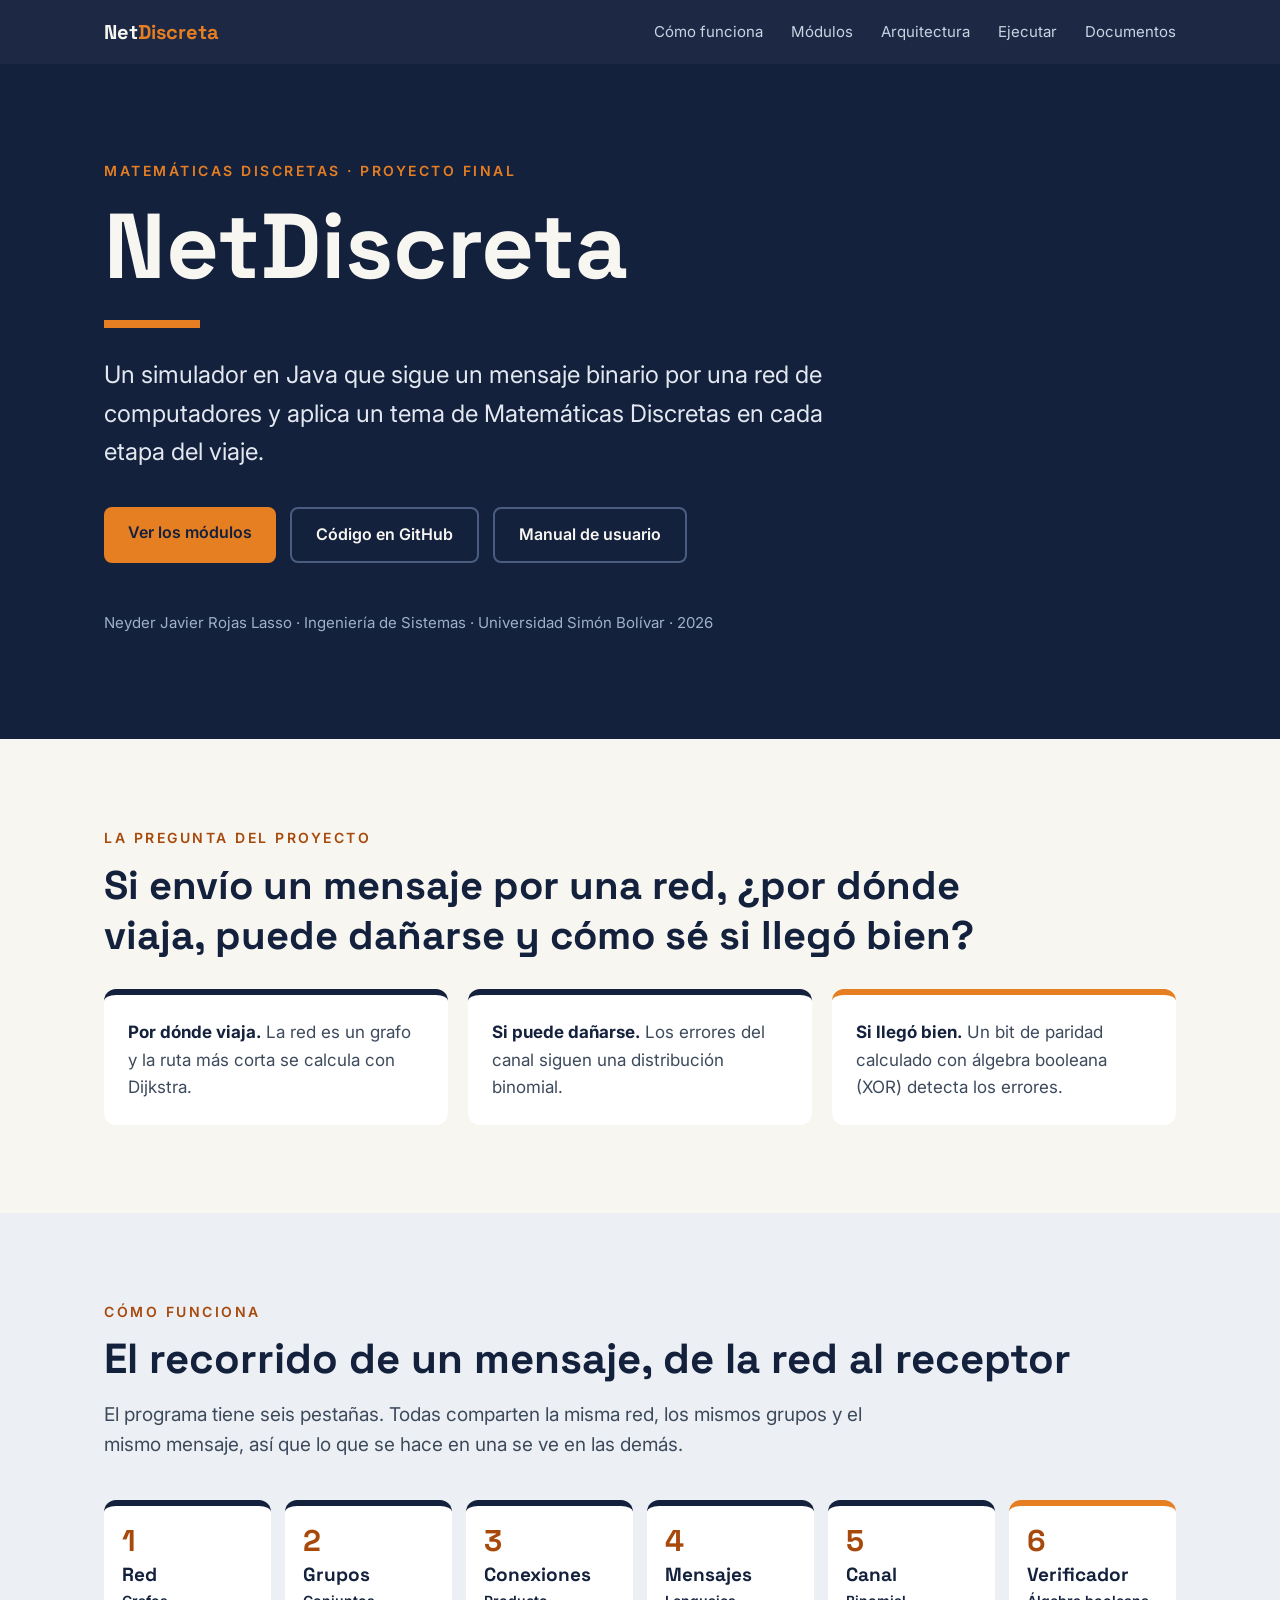
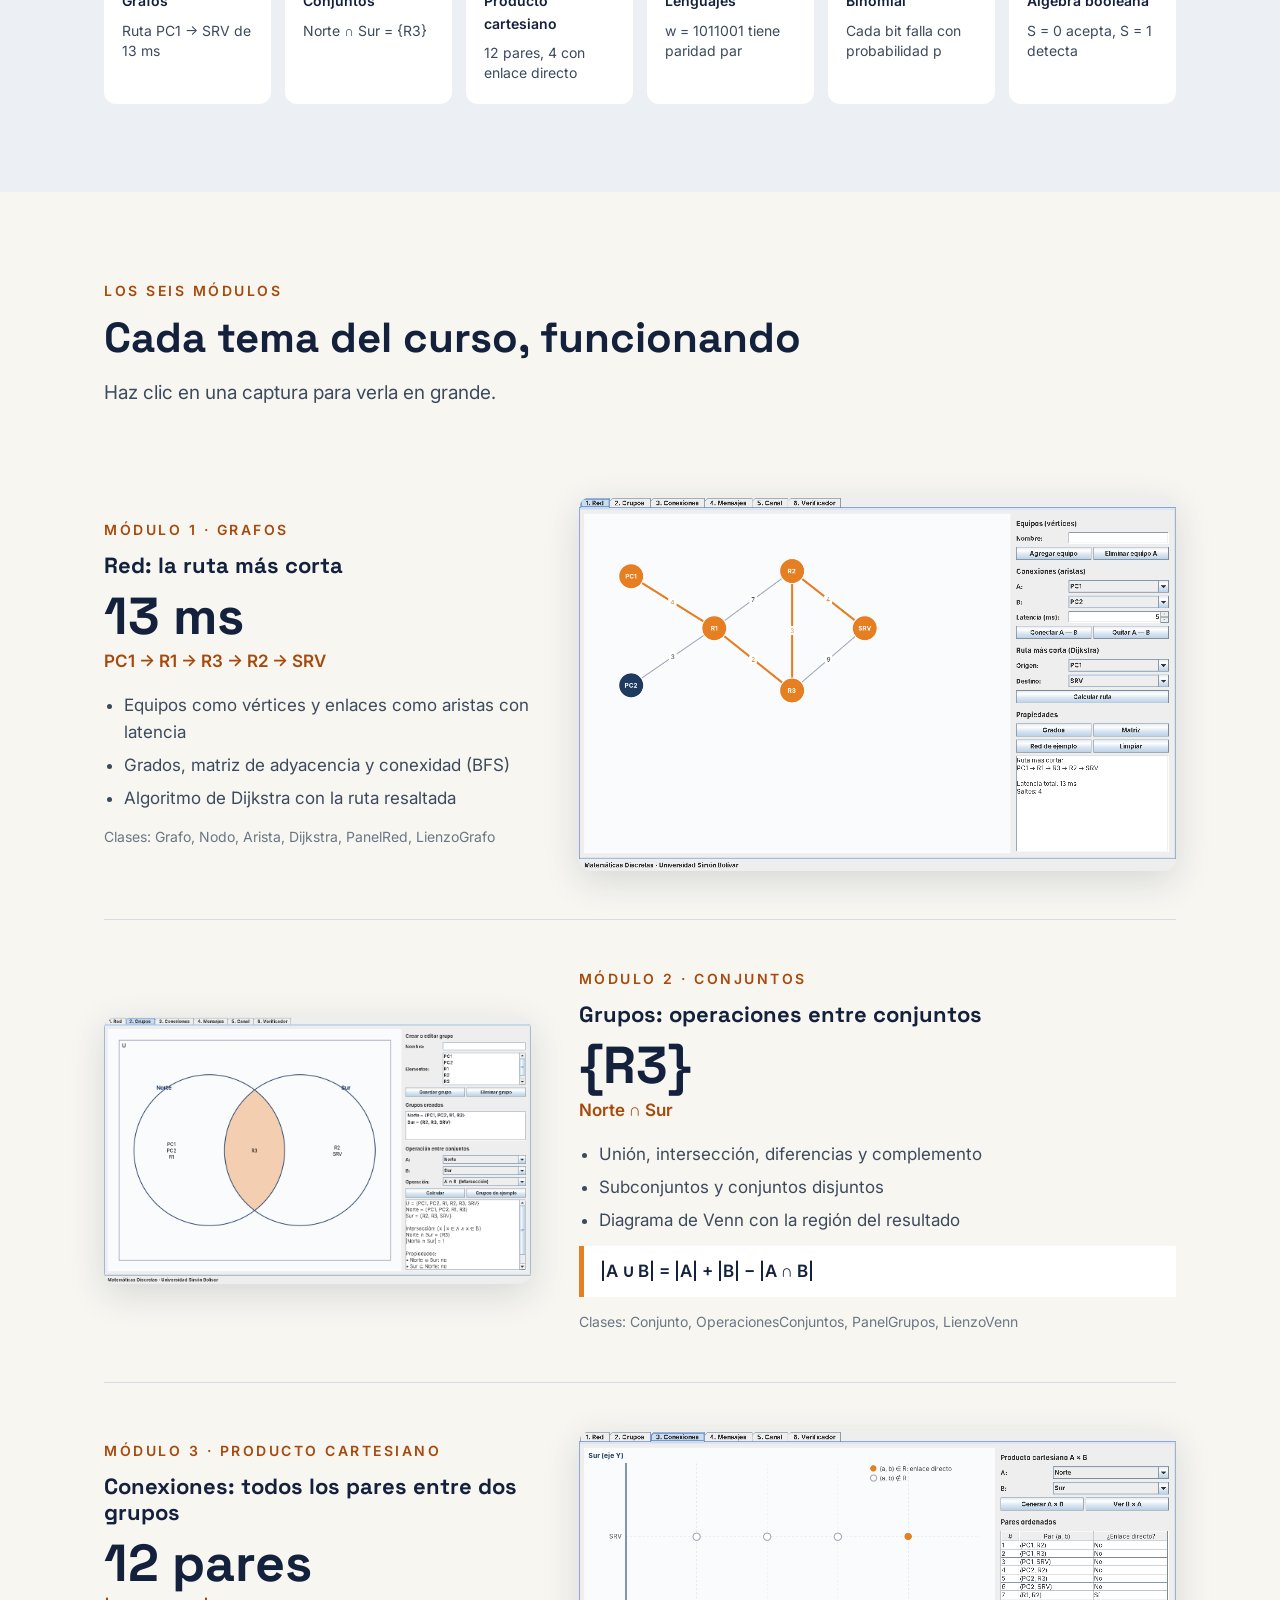
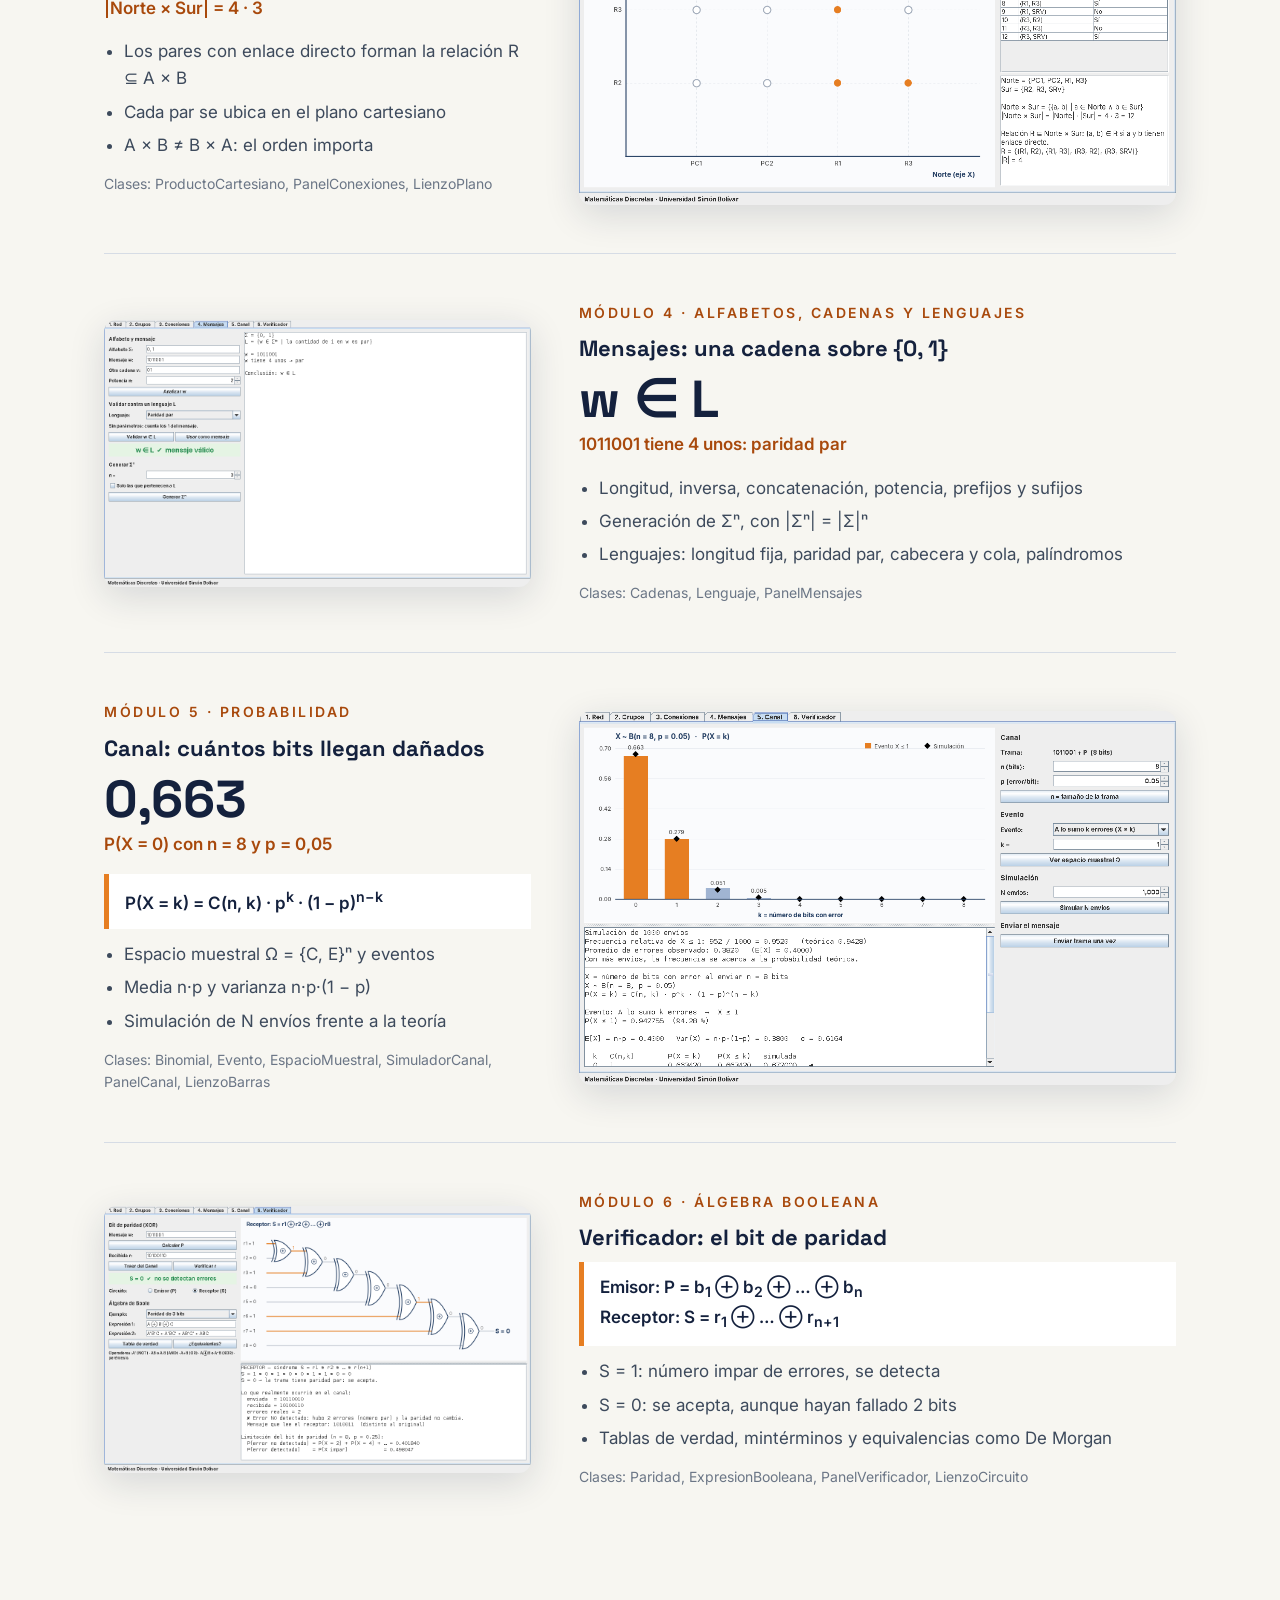
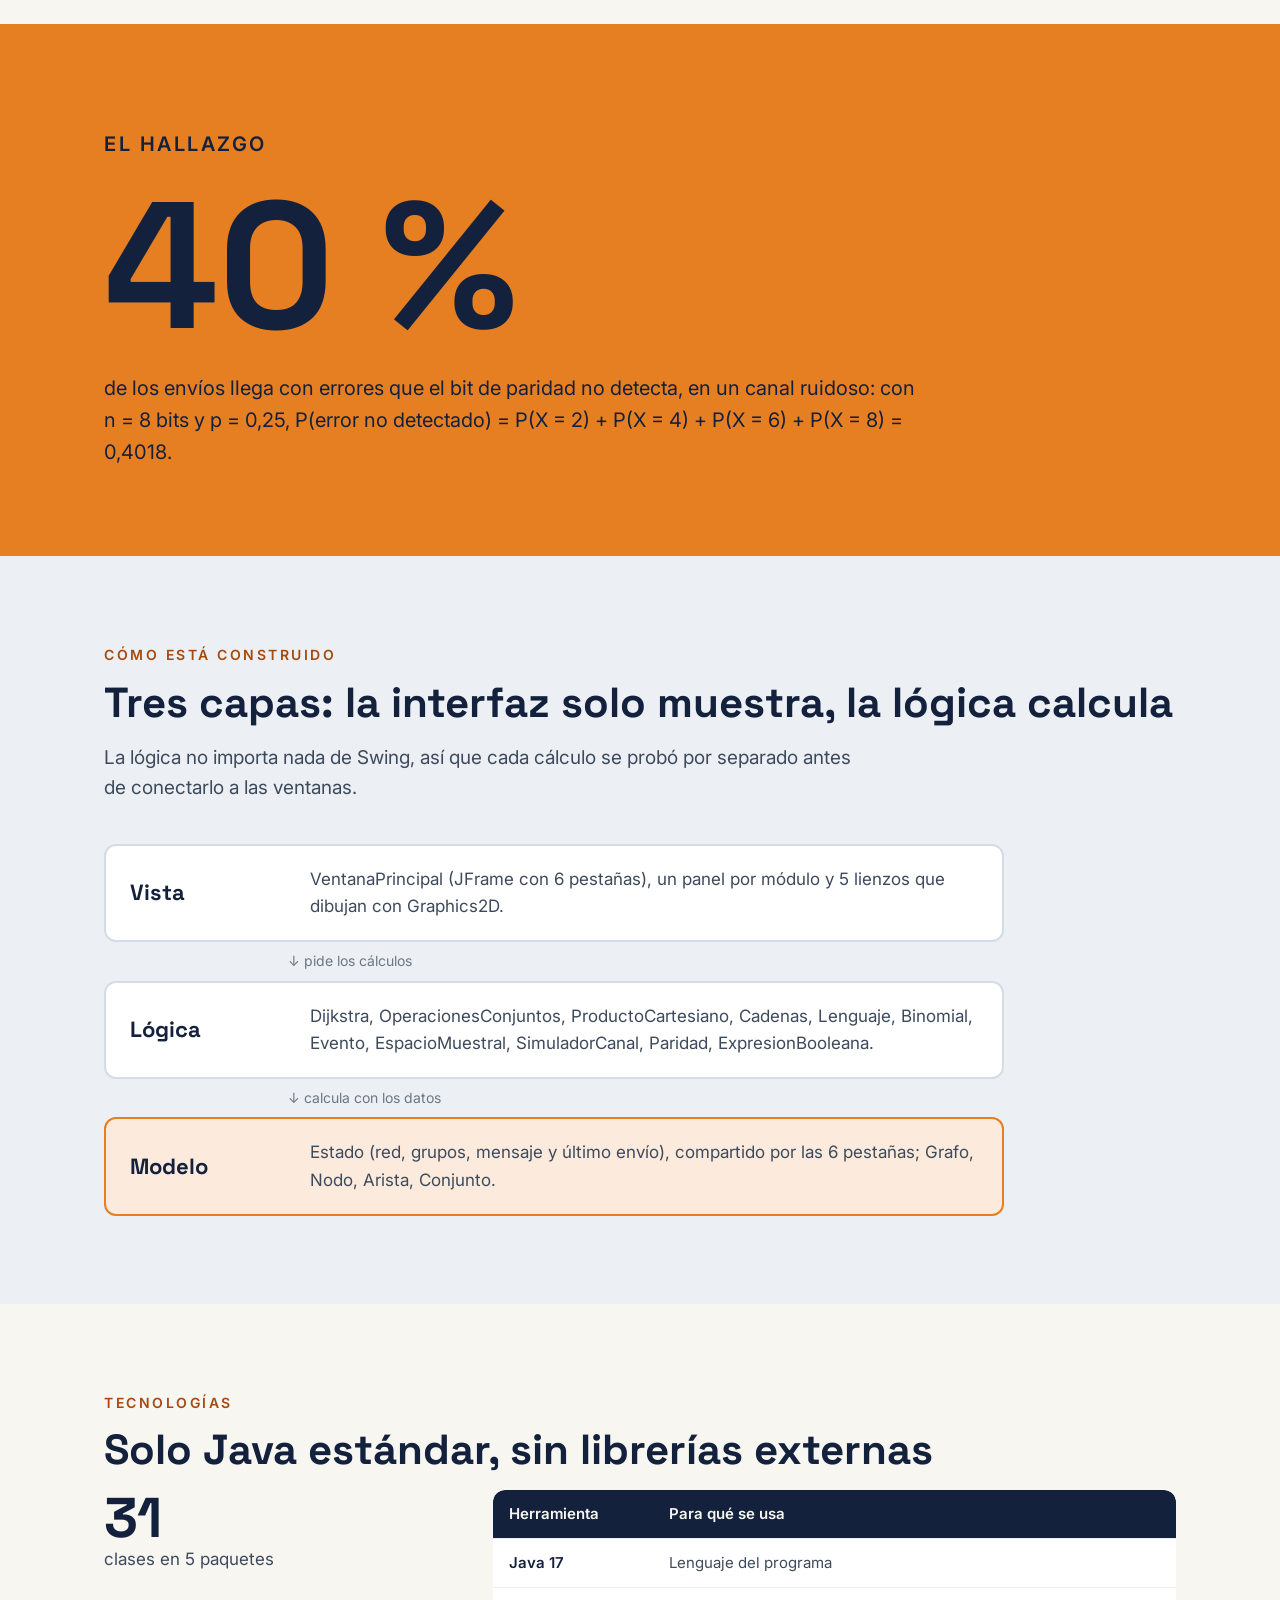
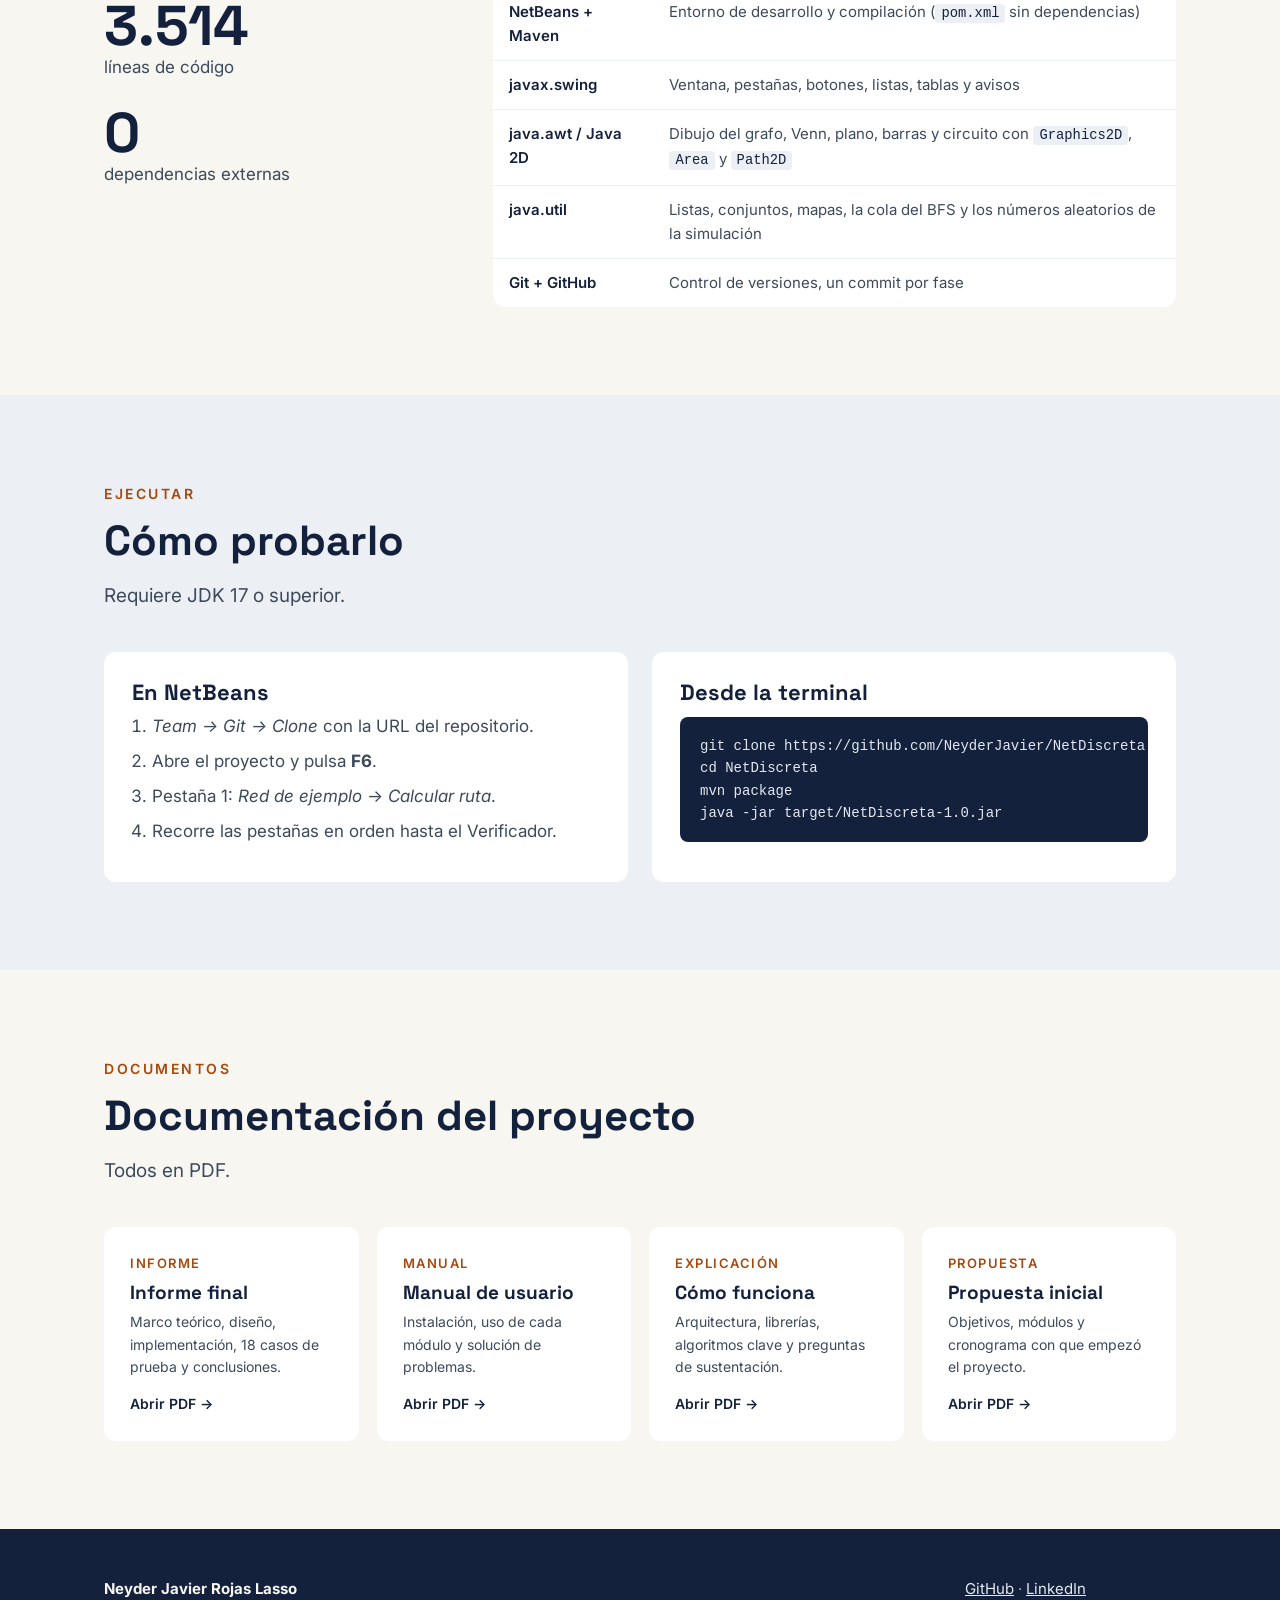
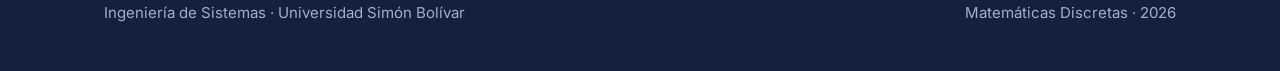
==== docs/index.html @ 67c6de0c "Sitio web del proyecto para GitHub Pages - docs/index.html: página con la pregunta del proyecto, el " ====
<!DOCTYPE html>
<html lang="es">
<head>
<meta charset="UTF-8">
<meta name="viewport" content="width=device-width, initial-scale=1">
<title>NetDiscreta · Simulador de envío de mensajes en una red</title>
<meta name="description" content="NetDiscreta: simulador en Java que sigue un mensaje por una red y aplica un tema de Matemáticas Discretas en cada etapa.">
<link rel="preconnect" href="https://fonts.googleapis.com">
<link rel="preconnect" href="https://fonts.gstatic.com" crossorigin>
<link rel="stylesheet" href="https://fonts.googleapis.com/css2?family=Space+Grotesk:wght@500;700&family=Inter:wght@400;600&display=swap">
<style>
  :root {
    --navy: #14213D;
    --navy-2: #1F3A5F;
    --paper: #F7F6F1;
    --paper-2: #ECEFF3;
    --naranja: #E67E22;
    --naranja-texto: #A8490C;
    --texto: #3D4A5C;
    --suave: #6B7686;
    --borde: #D6DCE5;
    --ancho: 1120px;
  }
  * { box-sizing: border-box; margin: 0; padding: 0; }
  html { scroll-behavior: smooth; }
  body { font-family: 'Inter', Arial, sans-serif; color: var(--texto); background: var(--paper); line-height: 1.6; font-size: 17px; }
  h1, h2, h3 { font-family: 'Space Grotesk', Arial, sans-serif; color: var(--navy); line-height: 1.15; }
  h2 { font-size: clamp(28px, 4vw, 42px); margin-bottom: 16px; }
  h3 { font-size: 22px; margin-bottom: 8px; }
  a { color: var(--naranja-texto); }
  img { max-width: 100%; display: block; }
  code { font-family: 'JetBrains Mono', Consolas, monospace; font-size: 0.92em; background: var(--paper-2); padding: 2px 6px; border-radius: 4px; color: var(--navy); }
  .contenedor { max-width: var(--ancho); margin: 0 auto; padding: 0 24px; }
  section { padding: 88px 0; }
  .eyebrow { font-size: 14px; font-weight: 600; letter-spacing: 2.5px; text-transform: uppercase; color: var(--naranja-texto); margin-bottom: 12px; }
  .intro { font-size: 19px; max-width: 760px; margin-bottom: 40px; }

  /* ---- Navegación ---- */
  nav { position: sticky; top: 0; z-index: 10; background: rgba(20, 33, 61, 0.96); backdrop-filter: blur(6px); }
  nav .contenedor { display: flex; align-items: center; justify-content: space-between; height: 64px; }
  .logo { font-family: 'Space Grotesk', Arial, sans-serif; font-weight: 700; font-size: 20px; color: var(--paper); text-decoration: none; }
  .logo span { color: var(--naranja); }
  nav ul { list-style: none; display: flex; gap: 28px; }
  nav ul a { color: #C9D3E3; text-decoration: none; font-size: 15px; }
  nav ul a:hover { color: #FFFFFF; }

  /* ---- Portada ---- */
  .hero { background: var(--navy); color: #C9D3E3; padding: 96px 0 104px; }
  .hero h1 { color: var(--paper); font-size: clamp(48px, 8vw, 92px); margin-bottom: 20px; }
  .hero .barra { width: 96px; height: 8px; background: var(--naranja); margin-bottom: 28px; }
  .hero p.lema { font-size: clamp(19px, 2.4vw, 24px); max-width: 760px; color: #E3E8F0; margin-bottom: 36px; }
  .botones { display: flex; flex-wrap: wrap; gap: 14px; }
  .boton { display: inline-block; padding: 13px 24px; border-radius: 8px; font-weight: 600; text-decoration: none; font-size: 16px; }
  .boton.principal { background: var(--naranja); color: var(--navy); }
  .boton.principal:hover { background: #F0913A; }
  .boton.secundario { border: 2px solid #4A5D80; color: var(--paper); }
  .boton.secundario:hover { border-color: var(--paper); }
  .hero .meta { margin-top: 48px; font-size: 15px; color: #9FB0C8; }

  /* ---- Pregunta ---- */
  .pregunta { font-family: 'Space Grotesk', Arial, sans-serif; font-size: clamp(26px, 3.6vw, 40px); color: var(--navy); line-height: 1.25; max-width: 900px; margin-bottom: 28px; font-weight: 700; }
  .respuestas { display: grid; grid-template-columns: repeat(3, 1fr); gap: 20px; }
  .respuesta { background: #FFFFFF; border-radius: 12px; padding: 24px; border-top: 6px solid var(--navy); }
  .respuesta.acento { border-top-color: var(--naranja); }
  .respuesta b { color: var(--navy); }

  /* ---- Recorrido ---- */
  .fondo-alterno { background: var(--paper-2); }
  .pasos { list-style: none; display: grid; grid-template-columns: repeat(6, 1fr); gap: 14px; counter-reset: paso; }
  .pasos li { background: #FFFFFF; border-radius: 12px; padding: 20px 18px; border-top: 6px solid var(--navy); }
  .pasos li:last-child { border-top-color: var(--naranja); }
  .pasos .n { font-family: 'Space Grotesk', Arial, sans-serif; font-size: 30px; font-weight: 700; color: var(--naranja-texto); line-height: 1; margin-bottom: 8px; }
  .pasos h3 { font-size: 19px; margin-bottom: 4px; }
  .pasos .tema { font-size: 14px; font-weight: 600; color: var(--navy); margin-bottom: 8px; }
  .pasos .que { font-size: 14px; line-height: 1.45; }

  /* ---- Módulos ---- */
  .modulo { display: grid; grid-template-columns: 5fr 7fr; gap: 48px; align-items: center; padding: 48px 0; border-bottom: 1px solid var(--borde); }
  .modulo:last-child { border-bottom: none; }
  .modulo.invertido .modulo-texto { order: 2; }
  .modulo .dato { font-family: 'Space Grotesk', Arial, sans-serif; font-size: 52px; font-weight: 700; color: var(--navy); line-height: 1; margin: 12px 0 6px; }
  .modulo .dato-label { font-weight: 600; color: var(--naranja-texto); margin-bottom: 16px; }
  .modulo ul { padding-left: 20px; }
  .modulo li { margin-bottom: 6px; }
  .modulo .clases { font-size: 14px; color: var(--suave); margin-top: 14px; }
  .formula { background: #FFFFFF; border-left: 5px solid var(--naranja); padding: 12px 16px; color: var(--navy); font-weight: 600; margin: 12px 0; }
  .captura { border-radius: 12px; background: #FFFFFF; box-shadow: 0 10px 36px rgba(20, 33, 61, 0.14); cursor: zoom-in; }

  /* ---- Hallazgo ---- */
  .hallazgo { background: var(--naranja); color: var(--navy); }
  .hallazgo .eyebrow { color: var(--navy); }
  .hallazgo .grande { font-family: 'Space Grotesk', Arial, sans-serif; font-size: clamp(88px, 16vw, 180px); font-weight: 700; line-height: 1; }
  .hallazgo p { font-size: 20px; max-width: 820px; margin-top: 16px; }

  /* ---- Arquitectura ---- */
  .modulo > *, .tec > *, .instalar > * { min-width: 0; }
  .tabla-envoltura { overflow-x: auto; border-radius: 12px; }
  .capas { display: flex; flex-direction: column; align-items: stretch; max-width: 900px; }
  .capa { background: #FFFFFF; border: 2px solid var(--borde); border-radius: 12px; padding: 20px 24px; display: grid; grid-template-columns: 160px 1fr; gap: 20px; align-items: center; }
  .capa h3 { margin: 0; }
  .capa.modelo { background: #FCEBDD; border-color: var(--naranja); }
  .flecha { color: var(--suave); font-size: 14px; padding: 8px 0 8px 184px; }

  /* ---- Tecnologías ---- */
  .tec { display: grid; grid-template-columns: 1fr 2fr; gap: 48px; align-items: start; }
  .cifra { margin-bottom: 24px; }
  .cifra .n { font-family: 'Space Grotesk', Arial, sans-serif; font-size: 56px; font-weight: 700; color: var(--navy); line-height: 1; }
  table { width: 100%; border-collapse: collapse; background: #FFFFFF; border-radius: 12px; overflow: hidden; font-size: 15px; }
  th { background: var(--navy); color: var(--paper); text-align: left; padding: 12px 16px; font-weight: 600; }
  td { padding: 12px 16px; border-top: 1px solid var(--paper-2); vertical-align: top; }
  td:first-child { font-weight: 600; color: var(--navy); }

  /* ---- Ejecutar ---- */
  .instalar { display: grid; grid-template-columns: 1fr 1fr; gap: 24px; }
  .tarjeta { background: #FFFFFF; border-radius: 12px; padding: 28px; }
  .tarjeta ol { padding-left: 20px; }
  .tarjeta li { margin-bottom: 8px; }
  pre { background: var(--navy); color: #E3E8F0; padding: 18px 20px; border-radius: 8px; overflow-x: auto; font-family: 'JetBrains Mono', Consolas, monospace; font-size: 14px; line-height: 1.6; margin-top: 12px; }

  /* ---- Documentos ---- */
  .docs { display: grid; grid-template-columns: repeat(4, 1fr); gap: 18px; }
  .doc { background: #FFFFFF; border-radius: 12px; padding: 24px; text-decoration: none; color: var(--texto); border: 2px solid transparent; transition: border-color 0.2s, transform 0.2s; display: flex; flex-direction: column; }
  .doc:hover { border-color: var(--naranja); transform: translateY(-3px); }
  .doc .tipo { font-size: 13px; font-weight: 600; color: var(--naranja-texto); letter-spacing: 1.5px; margin-bottom: 8px; }
  .doc h3 { font-size: 19px; }
  .doc p { font-size: 14px; flex: 1; }
  .doc .descargar { margin-top: 14px; font-weight: 600; color: var(--navy); font-size: 14px; }

  /* ---- Pie ---- */
  footer { background: var(--navy); color: #9FB0C8; padding: 48px 0; font-size: 15px; }
  footer .contenedor { display: flex; justify-content: space-between; flex-wrap: wrap; gap: 20px; }
  footer b { color: var(--paper); }
  footer a { color: #E3E8F0; }

  /* ---- Visor de imágenes ---- */
  .visor { position: fixed; inset: 0; background: rgba(20, 33, 61, 0.92); display: none; align-items: center; justify-content: center; padding: 32px; z-index: 20; cursor: zoom-out; }
  .visor.abierto { display: flex; }
  .visor img { max-height: 90vh; border-radius: 10px; }

  /* ---- Pantallas pequeñas ---- */
  @media (max-width: 900px) {
    nav ul { display: none; }
    .respuestas, .instalar { grid-template-columns: 1fr; }
    .pasos { grid-template-columns: repeat(2, 1fr); }
    .modulo, .tec { grid-template-columns: 1fr; gap: 24px; }
    .modulo.invertido .modulo-texto { order: 0; }
    .docs { grid-template-columns: repeat(2, 1fr); }
    .capa { grid-template-columns: 1fr; gap: 6px; }
    .flecha { padding-left: 24px; }
  }
  @media (max-width: 520px) {
    .docs, .pasos { grid-template-columns: 1fr; }
    section { padding: 64px 0; }
  }
</style>
</head>
<body>

<nav>
  <div class="contenedor">
    <a class="logo" href="#inicio">Net<span>Discreta</span></a>
    <ul>
      <li><a href="#como-funciona">Cómo funciona</a></li>
      <li><a href="#modulos">Módulos</a></li>
      <li><a href="#arquitectura">Arquitectura</a></li>
      <li><a href="#ejecutar">Ejecutar</a></li>
      <li><a href="#documentos">Documentos</a></li>
    </ul>
  </div>
</nav>

<header class="hero" id="inicio">
  <div class="contenedor">
    <p class="eyebrow" style="color: var(--naranja);">Matemáticas Discretas · Proyecto final</p>
    <h1>NetDiscreta</h1>
    <div class="barra"></div>
    <p class="lema">Un simulador en Java que sigue un mensaje binario por una red de computadores y aplica un tema de Matemáticas Discretas en cada etapa del viaje.</p>
    <div class="botones">
      <a class="boton principal" href="#modulos">Ver los módulos</a>
      <a class="boton secundario" href="https://github.com/NeyderJavier/NetDiscreta">Código en GitHub</a>
      <a class="boton secundario" href="Manual_de_Usuario_NetDiscreta.pdf">Manual de usuario</a>
    </div>
    <p class="meta">Neyder Javier Rojas Lasso · Ingeniería de Sistemas · Universidad Simón Bolívar · 2026</p>
  </div>
</header>

<section id="pregunta">
  <div class="contenedor">
    <p class="eyebrow">La pregunta del proyecto</p>
    <p class="pregunta">Si envío un mensaje por una red, ¿por dónde viaja, puede dañarse y cómo sé si llegó bien?</p>
    <div class="respuestas">
      <div class="respuesta"><b>Por dónde viaja.</b> La red es un grafo y la ruta más corta se calcula con Dijkstra.</div>
      <div class="respuesta"><b>Si puede dañarse.</b> Los errores del canal siguen una distribución binomial.</div>
      <div class="respuesta acento"><b>Si llegó bien.</b> Un bit de paridad calculado con álgebra booleana (XOR) detecta los errores.</div>
    </div>
  </div>
</section>

<section id="como-funciona" class="fondo-alterno">
  <div class="contenedor">
    <p class="eyebrow">Cómo funciona</p>
    <h2>El recorrido de un mensaje, de la red al receptor</h2>
    <p class="intro">El programa tiene seis pestañas. Todas comparten la misma red, los mismos grupos y el mismo mensaje, así que lo que se hace en una se ve en las demás.</p>
    <ol class="pasos">
      <li><p class="n">1</p><h3>Red</h3><p class="tema">Grafos</p><p class="que">Ruta PC1 → SRV de 13 ms</p></li>
      <li><p class="n">2</p><h3>Grupos</h3><p class="tema">Conjuntos</p><p class="que">Norte ∩ Sur = {R3}</p></li>
      <li><p class="n">3</p><h3>Conexiones</h3><p class="tema">Producto cartesiano</p><p class="que">12 pares, 4 con enlace directo</p></li>
      <li><p class="n">4</p><h3>Mensajes</h3><p class="tema">Lenguajes</p><p class="que">w = 1011001 tiene paridad par</p></li>
      <li><p class="n">5</p><h3>Canal</h3><p class="tema">Binomial</p><p class="que">Cada bit falla con probabilidad p</p></li>
      <li><p class="n">6</p><h3>Verificador</h3><p class="tema">Álgebra booleana</p><p class="que">S = 0 acepta, S = 1 detecta</p></li>
    </ol>
  </div>
</section>

<section id="modulos">
  <div class="contenedor">
    <p class="eyebrow">Los seis módulos</p>
    <h2>Cada tema del curso, funcionando</h2>
    <p class="intro">Haz clic en una captura para verla en grande.</p>

    <article class="modulo">
      <div class="modulo-texto">
        <p class="eyebrow">Módulo 1 · Grafos</p>
        <h3>Red: la ruta más corta</h3>
        <p class="dato">13 ms</p>
        <p class="dato-label">PC1 → R1 → R3 → R2 → SRV</p>
        <ul>
          <li>Equipos como vértices y enlaces como aristas con latencia</li>
          <li>Grados, matriz de adyacencia y conexidad (BFS)</li>
          <li>Algoritmo de Dijkstra con la ruta resaltada</li>
        </ul>
        <p class="clases">Clases: Grafo, Nodo, Arista, Dijkstra, PanelRed, LienzoGrafo</p>
      </div>
      <img class="captura" src="img/modulo-red.png" alt="Módulo Red: grafo de seis equipos con la ruta de PC1 a SRV resaltada en naranja" loading="lazy">
    </article>

    <article class="modulo invertido">
      <div class="modulo-texto">
        <p class="eyebrow">Módulo 2 · Conjuntos</p>
        <h3>Grupos: operaciones entre conjuntos</h3>
        <p class="dato">{R3}</p>
        <p class="dato-label">Norte ∩ Sur</p>
        <ul>
          <li>Unión, intersección, diferencias y complemento</li>
          <li>Subconjuntos y conjuntos disjuntos</li>
          <li>Diagrama de Venn con la región del resultado</li>
        </ul>
        <p class="formula">|A ∪ B| = |A| + |B| − |A ∩ B|</p>
        <p class="clases">Clases: Conjunto, OperacionesConjuntos, PanelGrupos, LienzoVenn</p>
      </div>
      <img class="captura" src="img/modulo-grupos.png" alt="Módulo Grupos: diagrama de Venn de Norte y Sur con la intersección sombreada" loading="lazy">
    </article>

    <article class="modulo">
      <div class="modulo-texto">
        <p class="eyebrow">Módulo 3 · Producto cartesiano</p>
        <h3>Conexiones: todos los pares entre dos grupos</h3>
        <p class="dato">12 pares</p>
        <p class="dato-label">|Norte × Sur| = 4 · 3</p>
        <ul>
          <li>Los pares con enlace directo forman la relación R ⊆ A × B</li>
          <li>Cada par se ubica en el plano cartesiano</li>
          <li>A × B ≠ B × A: el orden importa</li>
        </ul>
        <p class="clases">Clases: ProductoCartesiano, PanelConexiones, LienzoPlano</p>
      </div>
      <img class="captura" src="img/modulo-conexiones.png" alt="Módulo Conexiones: plano cartesiano de Norte por Sur con cuatro pares resaltados" loading="lazy">
    </article>

    <article class="modulo invertido">
      <div class="modulo-texto">
        <p class="eyebrow">Módulo 4 · Alfabetos, cadenas y lenguajes</p>
        <h3>Mensajes: una cadena sobre {0, 1}</h3>
        <p class="dato">w ∈ L</p>
        <p class="dato-label">1011001 tiene 4 unos: paridad par</p>
        <ul>
          <li>Longitud, inversa, concatenación, potencia, prefijos y sufijos</li>
          <li>Generación de Σⁿ, con |Σⁿ| = |Σ|ⁿ</li>
          <li>Lenguajes: longitud fija, paridad par, cabecera y cola, palíndromos</li>
        </ul>
        <p class="clases">Clases: Cadenas, Lenguaje, PanelMensajes</p>
      </div>
      <img class="captura" src="img/modulo-mensajes.png" alt="Módulo Mensajes: el mensaje 1011001 validado contra el lenguaje de paridad par" loading="lazy">
    </article>

    <article class="modulo">
      <div class="modulo-texto">
        <p class="eyebrow">Módulo 5 · Probabilidad</p>
        <h3>Canal: cuántos bits llegan dañados</h3>
        <p class="dato">0,663</p>
        <p class="dato-label">P(X = 0) con n = 8 y p = 0,05</p>
        <p class="formula">P(X = k) = C(n, k) · p<sup>k</sup> · (1 − p)<sup>n−k</sup></p>
        <ul>
          <li>Espacio muestral Ω = {C, E}ⁿ y eventos</li>
          <li>Media n·p y varianza n·p·(1 − p)</li>
          <li>Simulación de N envíos frente a la teoría</li>
        </ul>
        <p class="clases">Clases: Binomial, Evento, EspacioMuestral, SimuladorCanal, PanelCanal, LienzoBarras</p>
      </div>
      <img class="captura" src="img/modulo-canal.png" alt="Módulo Canal: distribución binomial en barras con el evento X menor o igual a 1 en naranja" loading="lazy">
    </article>

    <article class="modulo invertido">
      <div class="modulo-texto">
        <p class="eyebrow">Módulo 6 · Álgebra booleana</p>
        <h3>Verificador: el bit de paridad</h3>
        <p class="formula">Emisor: P = b<sub>1</sub> ⊕ b<sub>2</sub> ⊕ … ⊕ b<sub>n</sub><br>Receptor: S = r<sub>1</sub> ⊕ … ⊕ r<sub>n+1</sub></p>
        <ul>
          <li>S = 1: número impar de errores, se detecta</li>
          <li>S = 0: se acepta, aunque hayan fallado 2 bits</li>
          <li>Tablas de verdad, mintérminos y equivalencias como De Morgan</li>
        </ul>
        <p class="clases">Clases: Paridad, ExpresionBooleana, PanelVerificador, LienzoCircuito</p>
      </div>
      <img class="captura" src="img/modulo-verificador.png" alt="Módulo Verificador: circuito de compuertas XOR con síndrome S igual a 0 y aviso de error no detectado" loading="lazy">
    </article>
  </div>
</section>

<section class="hallazgo">
  <div class="contenedor">
    <p class="eyebrow">El hallazgo</p>
    <p class="grande">40 %</p>
    <p>de los envíos llega con errores que el bit de paridad no detecta, en un canal ruidoso: con n = 8 bits y p = 0,25, P(error no detectado) = P(X = 2) + P(X = 4) + P(X = 6) + P(X = 8) = 0,4018.</p>
  </div>
</section>

<section id="arquitectura" class="fondo-alterno">
  <div class="contenedor">
    <p class="eyebrow">Cómo está construido</p>
    <h2>Tres capas: la interfaz solo muestra, la lógica calcula</h2>
    <p class="intro">La lógica no importa nada de Swing, así que cada cálculo se probó por separado antes de conectarlo a las ventanas.</p>
    <div class="capas">
      <div class="capa"><h3>Vista</h3><p>VentanaPrincipal (JFrame con 6 pestañas), un panel por módulo y 5 lienzos que dibujan con Graphics2D.</p></div>
      <p class="flecha">↓ pide los cálculos</p>
      <div class="capa"><h3>Lógica</h3><p>Dijkstra, OperacionesConjuntos, ProductoCartesiano, Cadenas, Lenguaje, Binomial, Evento, EspacioMuestral, SimuladorCanal, Paridad, ExpresionBooleana.</p></div>
      <p class="flecha">↓ calcula con los datos</p>
      <div class="capa modelo"><h3>Modelo</h3><p>Estado (red, grupos, mensaje y último envío), compartido por las 6 pestañas; Grafo, Nodo, Arista, Conjunto.</p></div>
    </div>
  </div>
</section>

<section id="tecnologias">
  <div class="contenedor">
    <p class="eyebrow">Tecnologías</p>
    <h2>Solo Java estándar, sin librerías externas</h2>
    <div class="tec">
      <div>
        <div class="cifra"><p class="n">31</p><p>clases en 5 paquetes</p></div>
        <div class="cifra"><p class="n">3.514</p><p>líneas de código</p></div>
        <div class="cifra"><p class="n">0</p><p>dependencias externas</p></div>
      </div>
      <div class="tabla-envoltura"><table>
        <tr><th>Herramienta</th><th>Para qué se usa</th></tr>
        <tr><td>Java 17</td><td>Lenguaje del programa</td></tr>
        <tr><td>NetBeans + Maven</td><td>Entorno de desarrollo y compilación (<code>pom.xml</code> sin dependencias)</td></tr>
        <tr><td>javax.swing</td><td>Ventana, pestañas, botones, listas, tablas y avisos</td></tr>
        <tr><td>java.awt / Java 2D</td><td>Dibujo del grafo, Venn, plano, barras y circuito con <code>Graphics2D</code>, <code>Area</code> y <code>Path2D</code></td></tr>
        <tr><td>java.util</td><td>Listas, conjuntos, mapas, la cola del BFS y los números aleatorios de la simulación</td></tr>
        <tr><td>Git + GitHub</td><td>Control de versiones, un commit por fase</td></tr>
      </table></div>
    </div>
  </div>
</section>

<section id="ejecutar" class="fondo-alterno">
  <div class="contenedor">
    <p class="eyebrow">Ejecutar</p>
    <h2>Cómo probarlo</h2>
    <p class="intro">Requiere JDK 17 o superior.</p>
    <div class="instalar">
      <div class="tarjeta">
        <h3>En NetBeans</h3>
        <ol>
          <li><i>Team → Git → Clone</i> con la URL del repositorio.</li>
          <li>Abre el proyecto y pulsa <b>F6</b>.</li>
          <li>Pestaña 1: <i>Red de ejemplo</i> → <i>Calcular ruta</i>.</li>
          <li>Recorre las pestañas en orden hasta el Verificador.</li>
        </ol>
      </div>
      <div class="tarjeta">
        <h3>Desde la terminal</h3>
        <pre>git clone https://github.com/NeyderJavier/NetDiscreta.git
cd NetDiscreta
mvn package
java -jar target/NetDiscreta-1.0.jar</pre>
      </div>
    </div>
  </div>
</section>

<section id="documentos">
  <div class="contenedor">
    <p class="eyebrow">Documentos</p>
    <h2>Documentación del proyecto</h2>
    <p class="intro">Todos en PDF.</p>
    <div class="docs">
      <a class="doc" href="Informe_Final_NetDiscreta.pdf"><p class="tipo">INFORME</p><h3>Informe final</h3><p>Marco teórico, diseño, implementación, 18 casos de prueba y conclusiones.</p><p class="descargar">Abrir PDF →</p></a>
      <a class="doc" href="Manual_de_Usuario_NetDiscreta.pdf"><p class="tipo">MANUAL</p><h3>Manual de usuario</h3><p>Instalación, uso de cada módulo y solución de problemas.</p><p class="descargar">Abrir PDF →</p></a>
      <a class="doc" href="NetDiscreta_Explicacion.pdf"><p class="tipo">EXPLICACIÓN</p><h3>Cómo funciona</h3><p>Arquitectura, librerías, algoritmos clave y preguntas de sustentación.</p><p class="descargar">Abrir PDF →</p></a>
      <a class="doc" href="Propuesta_NetDiscreta.pdf"><p class="tipo">PROPUESTA</p><h3>Propuesta inicial</h3><p>Objetivos, módulos y cronograma con que empezó el proyecto.</p><p class="descargar">Abrir PDF →</p></a>
    </div>
  </div>
</section>

<footer>
  <div class="contenedor">
    <p><b>Neyder Javier Rojas Lasso</b><br>Ingeniería de Sistemas · Universidad Simón Bolívar</p>
    <p><a href="https://github.com/NeyderJavier">GitHub</a> · <a href="https://www.linkedin.com/in/neyder-javier-rojas-lasso-952a36196">LinkedIn</a><br>Matemáticas Discretas · 2026</p>
  </div>
</footer>

<div class="visor" id="visor" role="dialog" aria-label="Captura ampliada"><img id="visor-img" alt=""></div>

<script>
  // Visor: al hacer clic en una captura se muestra en grande; clic o Escape para cerrar
  const visor = document.getElementById('visor');
  const visorImg = document.getElementById('visor-img');
  document.querySelectorAll('.captura').forEach(img => {
    img.addEventListener('click', () => {
      visorImg.src = img.src;
      visorImg.alt = img.alt;
      visor.classList.add('abierto');
    });
  });
  visor.addEventListener('click', () => visor.classList.remove('abierto'));
  document.addEventListener('keydown', e => { if (e.key === 'Escape') visor.classList.remove('abierto'); });
</script>
</body>
</html>
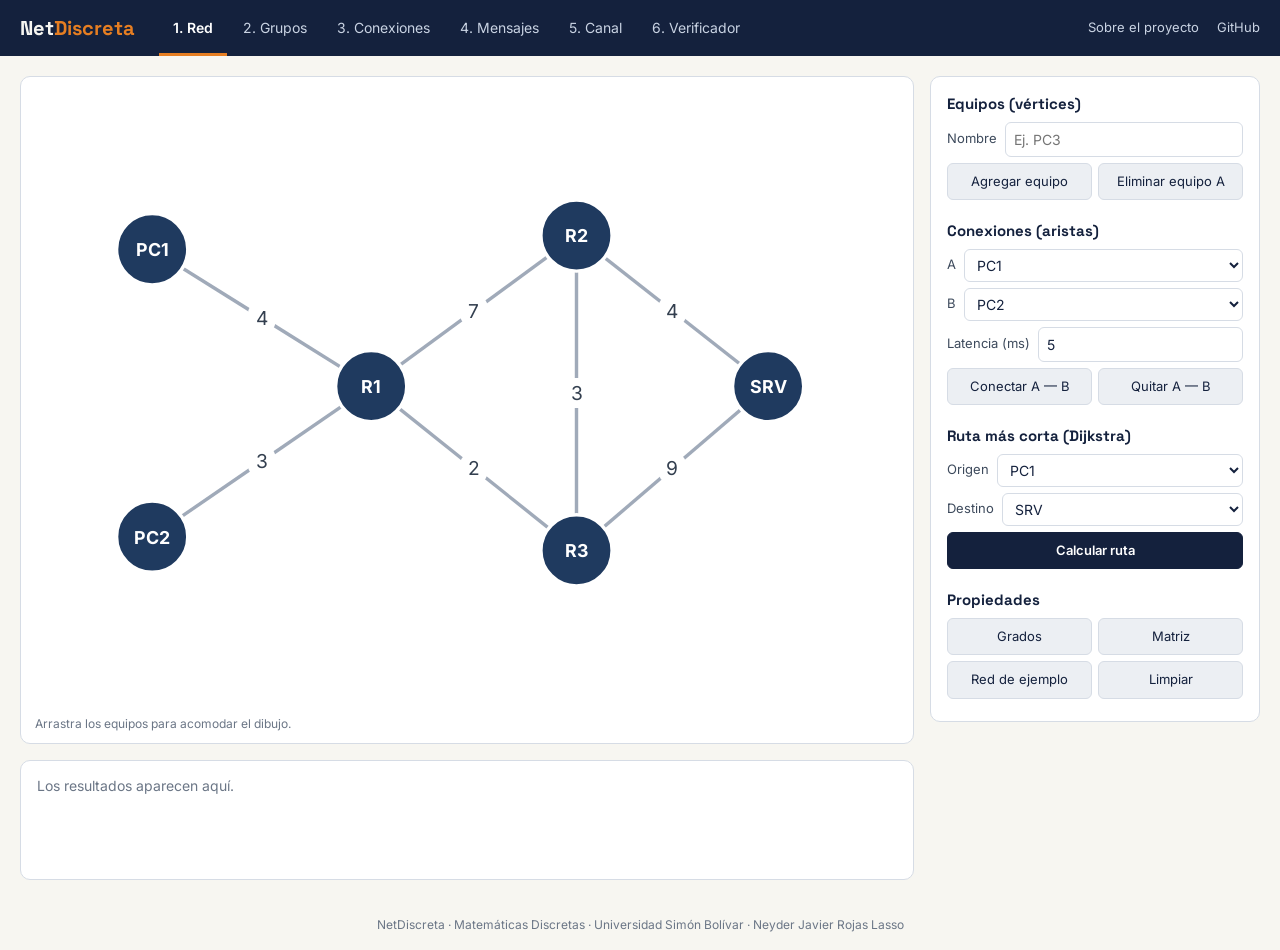
==== commit c5fda121: "Versión web del simulador para GitHub Pages - docs/index.html: NetDiscreta funcionando en el navegad" ====
--- a/docs/index.html
+++ b/docs/index.html
@@ -3,428 +3,173 @@
 <head>
 <meta charset="UTF-8">
 <meta name="viewport" content="width=device-width, initial-scale=1">
-<title>NetDiscreta · Simulador de envío de mensajes en una red</title>
-<meta name="description" content="NetDiscreta: simulador en Java que sigue un mensaje por una red y aplica un tema de Matemáticas Discretas en cada etapa.">
+<title>NetDiscreta · Simulador</title>
+<meta name="description" content="NetDiscreta: simulador de envío de mensajes en una red con Matemáticas Discretas. Funciona en el navegador.">
 <link rel="preconnect" href="https://fonts.googleapis.com">
 <link rel="preconnect" href="https://fonts.gstatic.com" crossorigin>
-<link rel="stylesheet" href="https://fonts.googleapis.com/css2?family=Space+Grotesk:wght@500;700&family=Inter:wght@400;600&display=swap">
-<style>
-  :root {
-    --navy: #14213D;
-    --navy-2: #1F3A5F;
-    --paper: #F7F6F1;
-    --paper-2: #ECEFF3;
-    --naranja: #E67E22;
-    --naranja-texto: #A8490C;
-    --texto: #3D4A5C;
-    --suave: #6B7686;
-    --borde: #D6DCE5;
-    --ancho: 1120px;
-  }
-  * { box-sizing: border-box; margin: 0; padding: 0; }
-  html { scroll-behavior: smooth; }
-  body { font-family: 'Inter', Arial, sans-serif; color: var(--texto); background: var(--paper); line-height: 1.6; font-size: 17px; }
-  h1, h2, h3 { font-family: 'Space Grotesk', Arial, sans-serif; color: var(--navy); line-height: 1.15; }
-  h2 { font-size: clamp(28px, 4vw, 42px); margin-bottom: 16px; }
-  h3 { font-size: 22px; margin-bottom: 8px; }
-  a { color: var(--naranja-texto); }
-  img { max-width: 100%; display: block; }
-  code { font-family: 'JetBrains Mono', Consolas, monospace; font-size: 0.92em; background: var(--paper-2); padding: 2px 6px; border-radius: 4px; color: var(--navy); }
-  .contenedor { max-width: var(--ancho); margin: 0 auto; padding: 0 24px; }
-  section { padding: 88px 0; }
-  .eyebrow { font-size: 14px; font-weight: 600; letter-spacing: 2.5px; text-transform: uppercase; color: var(--naranja-texto); margin-bottom: 12px; }
-  .intro { font-size: 19px; max-width: 760px; margin-bottom: 40px; }
-
-  /* ---- Navegación ---- */
-  nav { position: sticky; top: 0; z-index: 10; background: rgba(20, 33, 61, 0.96); backdrop-filter: blur(6px); }
-  nav .contenedor { display: flex; align-items: center; justify-content: space-between; height: 64px; }
-  .logo { font-family: 'Space Grotesk', Arial, sans-serif; font-weight: 700; font-size: 20px; color: var(--paper); text-decoration: none; }
-  .logo span { color: var(--naranja); }
-  nav ul { list-style: none; display: flex; gap: 28px; }
-  nav ul a { color: #C9D3E3; text-decoration: none; font-size: 15px; }
-  nav ul a:hover { color: #FFFFFF; }
-
-  /* ---- Portada ---- */
-  .hero { background: var(--navy); color: #C9D3E3; padding: 96px 0 104px; }
-  .hero h1 { color: var(--paper); font-size: clamp(48px, 8vw, 92px); margin-bottom: 20px; }
-  .hero .barra { width: 96px; height: 8px; background: var(--naranja); margin-bottom: 28px; }
-  .hero p.lema { font-size: clamp(19px, 2.4vw, 24px); max-width: 760px; color: #E3E8F0; margin-bottom: 36px; }
-  .botones { display: flex; flex-wrap: wrap; gap: 14px; }
-  .boton { display: inline-block; padding: 13px 24px; border-radius: 8px; font-weight: 600; text-decoration: none; font-size: 16px; }
-  .boton.principal { background: var(--naranja); color: var(--navy); }
-  .boton.principal:hover { background: #F0913A; }
-  .boton.secundario { border: 2px solid #4A5D80; color: var(--paper); }
-  .boton.secundario:hover { border-color: var(--paper); }
-  .hero .meta { margin-top: 48px; font-size: 15px; color: #9FB0C8; }
-
-  /* ---- Pregunta ---- */
-  .pregunta { font-family: 'Space Grotesk', Arial, sans-serif; font-size: clamp(26px, 3.6vw, 40px); color: var(--navy); line-height: 1.25; max-width: 900px; margin-bottom: 28px; font-weight: 700; }
-  .respuestas { display: grid; grid-template-columns: repeat(3, 1fr); gap: 20px; }
-  .respuesta { background: #FFFFFF; border-radius: 12px; padding: 24px; border-top: 6px solid var(--navy); }
-  .respuesta.acento { border-top-color: var(--naranja); }
-  .respuesta b { color: var(--navy); }
-
-  /* ---- Recorrido ---- */
-  .fondo-alterno { background: var(--paper-2); }
-  .pasos { list-style: none; display: grid; grid-template-columns: repeat(6, 1fr); gap: 14px; counter-reset: paso; }
-  .pasos li { background: #FFFFFF; border-radius: 12px; padding: 20px 18px; border-top: 6px solid var(--navy); }
-  .pasos li:last-child { border-top-color: var(--naranja); }
-  .pasos .n { font-family: 'Space Grotesk', Arial, sans-serif; font-size: 30px; font-weight: 700; color: var(--naranja-texto); line-height: 1; margin-bottom: 8px; }
-  .pasos h3 { font-size: 19px; margin-bottom: 4px; }
-  .pasos .tema { font-size: 14px; font-weight: 600; color: var(--navy); margin-bottom: 8px; }
-  .pasos .que { font-size: 14px; line-height: 1.45; }
-
-  /* ---- Módulos ---- */
-  .modulo { display: grid; grid-template-columns: 5fr 7fr; gap: 48px; align-items: center; padding: 48px 0; border-bottom: 1px solid var(--borde); }
-  .modulo:last-child { border-bottom: none; }
-  .modulo.invertido .modulo-texto { order: 2; }
-  .modulo .dato { font-family: 'Space Grotesk', Arial, sans-serif; font-size: 52px; font-weight: 700; color: var(--navy); line-height: 1; margin: 12px 0 6px; }
-  .modulo .dato-label { font-weight: 600; color: var(--naranja-texto); margin-bottom: 16px; }
-  .modulo ul { padding-left: 20px; }
-  .modulo li { margin-bottom: 6px; }
-  .modulo .clases { font-size: 14px; color: var(--suave); margin-top: 14px; }
-  .formula { background: #FFFFFF; border-left: 5px solid var(--naranja); padding: 12px 16px; color: var(--navy); font-weight: 600; margin: 12px 0; }
-  .captura { border-radius: 12px; background: #FFFFFF; box-shadow: 0 10px 36px rgba(20, 33, 61, 0.14); cursor: zoom-in; }
-
-  /* ---- Hallazgo ---- */
-  .hallazgo { background: var(--naranja); color: var(--navy); }
-  .hallazgo .eyebrow { color: var(--navy); }
-  .hallazgo .grande { font-family: 'Space Grotesk', Arial, sans-serif; font-size: clamp(88px, 16vw, 180px); font-weight: 700; line-height: 1; }
-  .hallazgo p { font-size: 20px; max-width: 820px; margin-top: 16px; }
-
-  /* ---- Arquitectura ---- */
-  .modulo > *, .tec > *, .instalar > * { min-width: 0; }
-  .tabla-envoltura { overflow-x: auto; border-radius: 12px; }
-  .capas { display: flex; flex-direction: column; align-items: stretch; max-width: 900px; }
-  .capa { background: #FFFFFF; border: 2px solid var(--borde); border-radius: 12px; padding: 20px 24px; display: grid; grid-template-columns: 160px 1fr; gap: 20px; align-items: center; }
-  .capa h3 { margin: 0; }
-  .capa.modelo { background: #FCEBDD; border-color: var(--naranja); }
-  .flecha { color: var(--suave); font-size: 14px; padding: 8px 0 8px 184px; }
-
-  /* ---- Tecnologías ---- */
-  .tec { display: grid; grid-template-columns: 1fr 2fr; gap: 48px; align-items: start; }
-  .cifra { margin-bottom: 24px; }
-  .cifra .n { font-family: 'Space Grotesk', Arial, sans-serif; font-size: 56px; font-weight: 700; color: var(--navy); line-height: 1; }
-  table { width: 100%; border-collapse: collapse; background: #FFFFFF; border-radius: 12px; overflow: hidden; font-size: 15px; }
-  th { background: var(--navy); color: var(--paper); text-align: left; padding: 12px 16px; font-weight: 600; }
-  td { padding: 12px 16px; border-top: 1px solid var(--paper-2); vertical-align: top; }
-  td:first-child { font-weight: 600; color: var(--navy); }
-
-  /* ---- Ejecutar ---- */
-  .instalar { display: grid; grid-template-columns: 1fr 1fr; gap: 24px; }
-  .tarjeta { background: #FFFFFF; border-radius: 12px; padding: 28px; }
-  .tarjeta ol { padding-left: 20px; }
-  .tarjeta li { margin-bottom: 8px; }
-  pre { background: var(--navy); color: #E3E8F0; padding: 18px 20px; border-radius: 8px; overflow-x: auto; font-family: 'JetBrains Mono', Consolas, monospace; font-size: 14px; line-height: 1.6; margin-top: 12px; }
-
-  /* ---- Documentos ---- */
-  .docs { display: grid; grid-template-columns: repeat(4, 1fr); gap: 18px; }
-  .doc { background: #FFFFFF; border-radius: 12px; padding: 24px; text-decoration: none; color: var(--texto); border: 2px solid transparent; transition: border-color 0.2s, transform 0.2s; display: flex; flex-direction: column; }
-  .doc:hover { border-color: var(--naranja); transform: translateY(-3px); }
-  .doc .tipo { font-size: 13px; font-weight: 600; color: var(--naranja-texto); letter-spacing: 1.5px; margin-bottom: 8px; }
-  .doc h3 { font-size: 19px; }
-  .doc p { font-size: 14px; flex: 1; }
-  .doc .descargar { margin-top: 14px; font-weight: 600; color: var(--navy); font-size: 14px; }
-
-  /* ---- Pie ---- */
-  footer { background: var(--navy); color: #9FB0C8; padding: 48px 0; font-size: 15px; }
-  footer .contenedor { display: flex; justify-content: space-between; flex-wrap: wrap; gap: 20px; }
-  footer b { color: var(--paper); }
-  footer a { color: #E3E8F0; }
-
-  /* ---- Visor de imágenes ---- */
-  .visor { position: fixed; inset: 0; background: rgba(20, 33, 61, 0.92); display: none; align-items: center; justify-content: center; padding: 32px; z-index: 20; cursor: zoom-out; }
-  .visor.abierto { display: flex; }
-  .visor img { max-height: 90vh; border-radius: 10px; }
-
-  /* ---- Pantallas pequeñas ---- */
-  @media (max-width: 900px) {
-    nav ul { display: none; }
-    .respuestas, .instalar { grid-template-columns: 1fr; }
-    .pasos { grid-template-columns: repeat(2, 1fr); }
-    .modulo, .tec { grid-template-columns: 1fr; gap: 24px; }
-    .modulo.invertido .modulo-texto { order: 0; }
-    .docs { grid-template-columns: repeat(2, 1fr); }
-    .capa { grid-template-columns: 1fr; gap: 6px; }
-    .flecha { padding-left: 24px; }
-  }
-  @media (max-width: 520px) {
-    .docs, .pasos { grid-template-columns: 1fr; }
-    section { padding: 64px 0; }
-  }
-</style>
+<link rel="stylesheet" href="https://fonts.googleapis.com/css2?family=Space+Grotesk:wght@500;700&family=Inter:wght@400;600&family=JetBrains+Mono:wght@400;600&display=swap">
+<link rel="stylesheet" href="css/app.css">
+<link rel="icon" href="data:image/svg+xml,%3Csvg xmlns=%22http://www.w3.org/2000/svg%22 viewBox=%220 0 32 32%22%3E%3Crect width=%2232%22 height=%2232%22 rx=%226%22 fill=%22%2314213D%22/%3E%3Ccircle cx=%229%22 cy=%2222%22 r=%224%22 fill=%22%23E67E22%22/%3E%3Ccircle cx=%2223%22 cy=%229%22 r=%224%22 fill=%22%23E67E22%22/%3E%3Cpath d=%22M9 22L23 9%22 stroke=%22%23F7F6F1%22 stroke-width=%222.5%22/%3E%3C/svg%3E">
 </head>
 <body>
 
-<nav>
-  <div class="contenedor">
-    <a class="logo" href="#inicio">Net<span>Discreta</span></a>
-    <ul>
-      <li><a href="#como-funciona">Cómo funciona</a></li>
-      <li><a href="#modulos">Módulos</a></li>
-      <li><a href="#arquitectura">Arquitectura</a></li>
-      <li><a href="#ejecutar">Ejecutar</a></li>
-      <li><a href="#documentos">Documentos</a></li>
-    </ul>
-  </div>
-</nav>
-
-<header class="hero" id="inicio">
-  <div class="contenedor">
-    <p class="eyebrow" style="color: var(--naranja);">Matemáticas Discretas · Proyecto final</p>
-    <h1>NetDiscreta</h1>
-    <div class="barra"></div>
-    <p class="lema">Un simulador en Java que sigue un mensaje binario por una red de computadores y aplica un tema de Matemáticas Discretas en cada etapa del viaje.</p>
-    <div class="botones">
-      <a class="boton principal" href="#modulos">Ver los módulos</a>
-      <a class="boton secundario" href="https://github.com/NeyderJavier/NetDiscreta">Código en GitHub</a>
-      <a class="boton secundario" href="Manual_de_Usuario_NetDiscreta.pdf">Manual de usuario</a>
-    </div>
-    <p class="meta">Neyder Javier Rojas Lasso · Ingeniería de Sistemas · Universidad Simón Bolívar · 2026</p>
+<header class="barra">
+  <a class="logo" href="index.html">Net<span>Discreta</span></a>
+  <nav class="pestanas" role="tablist" aria-label="Módulos">
+    <button role="tab" data-tab="red" aria-selected="true">1. Red</button>
+    <button role="tab" data-tab="grupos">2. Grupos</button>
+    <button role="tab" data-tab="conexiones">3. Conexiones</button>
+    <button role="tab" data-tab="mensajes">4. Mensajes</button>
+    <button role="tab" data-tab="canal">5. Canal</button>
+    <button role="tab" data-tab="verificador">6. Verificador</button>
+  </nav>
+  <div class="enlaces">
+    <a href="proyecto.html">Sobre el proyecto</a>
+    <a href="https://github.com/NeyderJavier/NetDiscreta">GitHub</a>
   </div>
 </header>
 
-<section id="pregunta">
-  <div class="contenedor">
-    <p class="eyebrow">La pregunta del proyecto</p>
-    <p class="pregunta">Si envío un mensaje por una red, ¿por dónde viaja, puede dañarse y cómo sé si llegó bien?</p>
-    <div class="respuestas">
-      <div class="respuesta"><b>Por dónde viaja.</b> La red es un grafo y la ruta más corta se calcula con Dijkstra.</div>
-      <div class="respuesta"><b>Si puede dañarse.</b> Los errores del canal siguen una distribución binomial.</div>
-      <div class="respuesta acento"><b>Si llegó bien.</b> Un bit de paridad calculado con álgebra booleana (XOR) detecta los errores.</div>
-    </div>
-  </div>
+<main>
+
+<!-- ================= 1. RED ================= -->
+<section class="panel" id="tab-red" role="tabpanel">
+  <div class="lienzo"><svg id="svg-red" viewBox="0 0 640 460" role="img" aria-label="Grafo de la red"></svg><p class="ayuda-lienzo">Arrastra los equipos para acomodar el dibujo.</p></div>
+  <aside class="controles">
+    <h3>Equipos (vértices)</h3>
+    <label>Nombre <input id="red-nombre" maxlength="12" placeholder="Ej. PC3"></label>
+    <div class="fila2"><button id="red-agregar">Agregar equipo</button><button id="red-eliminar">Eliminar equipo A</button></div>
+    <h3>Conexiones (aristas)</h3>
+    <label>A <select id="red-a"></select></label>
+    <label>B <select id="red-b"></select></label>
+    <label>Latencia (ms) <input id="red-peso" type="number" min="1" max="999" value="5"></label>
+    <div class="fila2"><button id="red-conectar">Conectar A — B</button><button id="red-quitar">Quitar A — B</button></div>
+    <h3>Ruta más corta (Dijkstra)</h3>
+    <label>Origen <select id="red-origen"></select></label>
+    <label>Destino <select id="red-destino"></select></label>
+    <button id="red-ruta" class="principal">Calcular ruta</button>
+    <h3>Propiedades</h3>
+    <div class="fila2"><button id="red-grados">Grados</button><button id="red-matriz">Matriz</button></div>
+    <div class="fila2"><button id="red-ejemplo">Red de ejemplo</button><button id="red-limpiar">Limpiar</button></div>
+  </aside>
+  <div class="salida" id="salida-red" aria-live="polite"></div>
 </section>
 
-<section id="como-funciona" class="fondo-alterno">
-  <div class="contenedor">
-    <p class="eyebrow">Cómo funciona</p>
-    <h2>El recorrido de un mensaje, de la red al receptor</h2>
-    <p class="intro">El programa tiene seis pestañas. Todas comparten la misma red, los mismos grupos y el mismo mensaje, así que lo que se hace en una se ve en las demás.</p>
-    <ol class="pasos">
-      <li><p class="n">1</p><h3>Red</h3><p class="tema">Grafos</p><p class="que">Ruta PC1 → SRV de 13 ms</p></li>
-      <li><p class="n">2</p><h3>Grupos</h3><p class="tema">Conjuntos</p><p class="que">Norte ∩ Sur = {R3}</p></li>
-      <li><p class="n">3</p><h3>Conexiones</h3><p class="tema">Producto cartesiano</p><p class="que">12 pares, 4 con enlace directo</p></li>
-      <li><p class="n">4</p><h3>Mensajes</h3><p class="tema">Lenguajes</p><p class="que">w = 1011001 tiene paridad par</p></li>
-      <li><p class="n">5</p><h3>Canal</h3><p class="tema">Binomial</p><p class="que">Cada bit falla con probabilidad p</p></li>
-      <li><p class="n">6</p><h3>Verificador</h3><p class="tema">Álgebra booleana</p><p class="que">S = 0 acepta, S = 1 detecta</p></li>
-    </ol>
-  </div>
+<!-- ================= 2. GRUPOS ================= -->
+<section class="panel" id="tab-grupos" role="tabpanel" hidden>
+  <div class="lienzo"><svg id="svg-grupos" viewBox="0 0 600 400" role="img" aria-label="Diagrama de Venn"></svg></div>
+  <aside class="controles">
+    <h3>Crear o editar grupo</h3>
+    <label>Nombre <input id="gr-nombre" maxlength="14" placeholder="Ej. Servidores"></label>
+    <p class="mini">Elementos (marca los equipos):</p>
+    <div class="checks" id="gr-elementos"></div>
+    <div class="fila2"><button id="gr-guardar">Guardar grupo</button><button id="gr-eliminar">Eliminar grupo</button></div>
+    <p class="mini">Grupos creados (clic para editar):</p>
+    <ul class="lista-grupos" id="gr-lista"></ul>
+    <h3>Operación entre conjuntos</h3>
+    <label>A <select id="gr-a"></select></label>
+    <label>B <select id="gr-b"></select></label>
+    <label>Operación <select id="gr-op"></select></label>
+    <button id="gr-ejemplo">Grupos de ejemplo</button>
+  </aside>
+  <div class="salida" id="salida-grupos" aria-live="polite"></div>
 </section>
 
-<section id="modulos">
-  <div class="contenedor">
-    <p class="eyebrow">Los seis módulos</p>
-    <h2>Cada tema del curso, funcionando</h2>
-    <p class="intro">Haz clic en una captura para verla en grande.</p>
-
-    <article class="modulo">
-      <div class="modulo-texto">
-        <p class="eyebrow">Módulo 1 · Grafos</p>
-        <h3>Red: la ruta más corta</h3>
-        <p class="dato">13 ms</p>
-        <p class="dato-label">PC1 → R1 → R3 → R2 → SRV</p>
-        <ul>
-          <li>Equipos como vértices y enlaces como aristas con latencia</li>
-          <li>Grados, matriz de adyacencia y conexidad (BFS)</li>
-          <li>Algoritmo de Dijkstra con la ruta resaltada</li>
-        </ul>
-        <p class="clases">Clases: Grafo, Nodo, Arista, Dijkstra, PanelRed, LienzoGrafo</p>
-      </div>
-      <img class="captura" src="img/modulo-red.png" alt="Módulo Red: grafo de seis equipos con la ruta de PC1 a SRV resaltada en naranja" loading="lazy">
-    </article>
-
-    <article class="modulo invertido">
-      <div class="modulo-texto">
-        <p class="eyebrow">Módulo 2 · Conjuntos</p>
-        <h3>Grupos: operaciones entre conjuntos</h3>
-        <p class="dato">{R3}</p>
-        <p class="dato-label">Norte ∩ Sur</p>
-        <ul>
-          <li>Unión, intersección, diferencias y complemento</li>
-          <li>Subconjuntos y conjuntos disjuntos</li>
-          <li>Diagrama de Venn con la región del resultado</li>
-        </ul>
-        <p class="formula">|A ∪ B| = |A| + |B| − |A ∩ B|</p>
-        <p class="clases">Clases: Conjunto, OperacionesConjuntos, PanelGrupos, LienzoVenn</p>
-      </div>
-      <img class="captura" src="img/modulo-grupos.png" alt="Módulo Grupos: diagrama de Venn de Norte y Sur con la intersección sombreada" loading="lazy">
-    </article>
-
-    <article class="modulo">
-      <div class="modulo-texto">
-        <p class="eyebrow">Módulo 3 · Producto cartesiano</p>
-        <h3>Conexiones: todos los pares entre dos grupos</h3>
-        <p class="dato">12 pares</p>
-        <p class="dato-label">|Norte × Sur| = 4 · 3</p>
-        <ul>
-          <li>Los pares con enlace directo forman la relación R ⊆ A × B</li>
-          <li>Cada par se ubica en el plano cartesiano</li>
-          <li>A × B ≠ B × A: el orden importa</li>
-        </ul>
-        <p class="clases">Clases: ProductoCartesiano, PanelConexiones, LienzoPlano</p>
-      </div>
-      <img class="captura" src="img/modulo-conexiones.png" alt="Módulo Conexiones: plano cartesiano de Norte por Sur con cuatro pares resaltados" loading="lazy">
-    </article>
-
-    <article class="modulo invertido">
-      <div class="modulo-texto">
-        <p class="eyebrow">Módulo 4 · Alfabetos, cadenas y lenguajes</p>
-        <h3>Mensajes: una cadena sobre {0, 1}</h3>
-        <p class="dato">w ∈ L</p>
-        <p class="dato-label">1011001 tiene 4 unos: paridad par</p>
-        <ul>
-          <li>Longitud, inversa, concatenación, potencia, prefijos y sufijos</li>
-          <li>Generación de Σⁿ, con |Σⁿ| = |Σ|ⁿ</li>
-          <li>Lenguajes: longitud fija, paridad par, cabecera y cola, palíndromos</li>
-        </ul>
-        <p class="clases">Clases: Cadenas, Lenguaje, PanelMensajes</p>
-      </div>
-      <img class="captura" src="img/modulo-mensajes.png" alt="Módulo Mensajes: el mensaje 1011001 validado contra el lenguaje de paridad par" loading="lazy">
-    </article>
-
-    <article class="modulo">
-      <div class="modulo-texto">
-        <p class="eyebrow">Módulo 5 · Probabilidad</p>
-        <h3>Canal: cuántos bits llegan dañados</h3>
-        <p class="dato">0,663</p>
-        <p class="dato-label">P(X = 0) con n = 8 y p = 0,05</p>
-        <p class="formula">P(X = k) = C(n, k) · p<sup>k</sup> · (1 − p)<sup>n−k</sup></p>
-        <ul>
-          <li>Espacio muestral Ω = {C, E}ⁿ y eventos</li>
-          <li>Media n·p y varianza n·p·(1 − p)</li>
-          <li>Simulación de N envíos frente a la teoría</li>
-        </ul>
-        <p class="clases">Clases: Binomial, Evento, EspacioMuestral, SimuladorCanal, PanelCanal, LienzoBarras</p>
-      </div>
-      <img class="captura" src="img/modulo-canal.png" alt="Módulo Canal: distribución binomial en barras con el evento X menor o igual a 1 en naranja" loading="lazy">
-    </article>
-
-    <article class="modulo invertido">
-      <div class="modulo-texto">
-        <p class="eyebrow">Módulo 6 · Álgebra booleana</p>
-        <h3>Verificador: el bit de paridad</h3>
-        <p class="formula">Emisor: P = b<sub>1</sub> ⊕ b<sub>2</sub> ⊕ … ⊕ b<sub>n</sub><br>Receptor: S = r<sub>1</sub> ⊕ … ⊕ r<sub>n+1</sub></p>
-        <ul>
-          <li>S = 1: número impar de errores, se detecta</li>
-          <li>S = 0: se acepta, aunque hayan fallado 2 bits</li>
-          <li>Tablas de verdad, mintérminos y equivalencias como De Morgan</li>
-        </ul>
-        <p class="clases">Clases: Paridad, ExpresionBooleana, PanelVerificador, LienzoCircuito</p>
-      </div>
-      <img class="captura" src="img/modulo-verificador.png" alt="Módulo Verificador: circuito de compuertas XOR con síndrome S igual a 0 y aviso de error no detectado" loading="lazy">
-    </article>
-  </div>
+<!-- ================= 3. CONEXIONES ================= -->
+<section class="panel" id="tab-conexiones" role="tabpanel" hidden>
+  <div class="lienzo"><svg id="svg-conexiones" viewBox="0 0 600 420" role="img" aria-label="Producto cartesiano en el plano"></svg></div>
+  <aside class="controles">
+    <h3>Producto cartesiano A × B</h3>
+    <label>A <select id="cx-a"></select></label>
+    <label>B <select id="cx-b"></select></label>
+    <div class="fila2"><button id="cx-generar" class="principal">Generar A × B</button><button id="cx-invertir">Ver B × A</button></div>
+    <h3>Pares ordenados</h3>
+    <div class="tabla-pares" id="cx-tabla"></div>
+  </aside>
+  <div class="salida" id="salida-conexiones" aria-live="polite"></div>
 </section>
 
-<section class="hallazgo">
-  <div class="contenedor">
-    <p class="eyebrow">El hallazgo</p>
-    <p class="grande">40 %</p>
-    <p>de los envíos llega con errores que el bit de paridad no detecta, en un canal ruidoso: con n = 8 bits y p = 0,25, P(error no detectado) = P(X = 2) + P(X = 4) + P(X = 6) + P(X = 8) = 0,4018.</p>
-  </div>
+<!-- ================= 4. MENSAJES ================= -->
+<section class="panel sin-lienzo" id="tab-mensajes" role="tabpanel" hidden>
+  <aside class="controles">
+    <h3>Alfabeto y mensaje</h3>
+    <label>Alfabeto Σ <input id="ms-alfabeto" value="0, 1"></label>
+    <label>Mensaje w <input id="ms-w" value="1011001"></label>
+    <label>Otra cadena v <input id="ms-v" value="01"></label>
+    <label>Potencia n <input id="ms-pot" type="number" min="0" max="6" value="2"></label>
+    <button id="ms-analizar" class="principal">Analizar w</button>
+    <h3>Validar contra un lenguaje L</h3>
+    <label>Lenguaje
+      <select id="ms-lenguaje">
+        <option value="longitud">Longitud fija</option>
+        <option value="paridad">Paridad par</option>
+        <option value="cabecera">Cabecera y cola</option>
+        <option value="palindromo">Palíndromos</option>
+      </select>
+    </label>
+    <div id="ms-param-longitud"><label>n = <input id="ms-long" type="number" min="0" max="64" value="8"></label></div>
+    <div id="ms-param-cabecera" hidden><div class="fila2"><label>Empieza con <input id="ms-cab" value="10"></label><label>Termina con <input id="ms-cola" value="01"></label></div></div>
+    <div class="fila2"><button id="ms-validar">Validar w ∈ L</button><button id="ms-usar">Usar como mensaje</button></div>
+    <p class="veredicto" id="ms-veredicto" hidden></p>
+    <h3>Generar Σⁿ</h3>
+    <label>n = <input id="ms-n" type="number" min="0" max="12" value="3"></label>
+    <label class="check"><input type="checkbox" id="ms-solo-l"> Solo las que pertenecen a L</label>
+    <button id="ms-sigma">Generar Σⁿ</button>
+  </aside>
+  <div class="salida grande" id="salida-mensajes" aria-live="polite"></div>
 </section>
 
-<section id="arquitectura" class="fondo-alterno">
-  <div class="contenedor">
-    <p class="eyebrow">Cómo está construido</p>
-    <h2>Tres capas: la interfaz solo muestra, la lógica calcula</h2>
-    <p class="intro">La lógica no importa nada de Swing, así que cada cálculo se probó por separado antes de conectarlo a las ventanas.</p>
-    <div class="capas">
-      <div class="capa"><h3>Vista</h3><p>VentanaPrincipal (JFrame con 6 pestañas), un panel por módulo y 5 lienzos que dibujan con Graphics2D.</p></div>
-      <p class="flecha">↓ pide los cálculos</p>
-      <div class="capa"><h3>Lógica</h3><p>Dijkstra, OperacionesConjuntos, ProductoCartesiano, Cadenas, Lenguaje, Binomial, Evento, EspacioMuestral, SimuladorCanal, Paridad, ExpresionBooleana.</p></div>
-      <p class="flecha">↓ calcula con los datos</p>
-      <div class="capa modelo"><h3>Modelo</h3><p>Estado (red, grupos, mensaje y último envío), compartido por las 6 pestañas; Grafo, Nodo, Arista, Conjunto.</p></div>
-    </div>
-  </div>
+<!-- ================= 5. CANAL ================= -->
+<section class="panel" id="tab-canal" role="tabpanel" hidden>
+  <div class="lienzo"><svg id="svg-canal" viewBox="0 0 640 300" role="img" aria-label="Distribución binomial"></svg></div>
+  <aside class="controles">
+    <h3>Canal</h3>
+    <p class="mini" id="cn-trama"></p>
+    <label>n (bits) <input id="cn-n" type="number" min="1" max="60" value="8"></label>
+    <label>p (error por bit) <input id="cn-p" type="number" min="0" max="1" step="0.01" value="0.05"></label>
+    <button id="cn-usar-trama">n = tamaño de la trama</button>
+    <h3>Evento</h3>
+    <label>Evento <select id="cn-evento"></select></label>
+    <label>k = <input id="cn-k" type="number" min="0" max="60" value="1"></label>
+    <button id="cn-omega">Ver espacio muestral Ω</button>
+    <h3>Simulación</h3>
+    <label>N envíos <input id="cn-envios" type="number" min="10" max="1000000" step="100" value="1000"></label>
+    <button id="cn-simular">Simular N envíos</button>
+    <h3>Enviar el mensaje</h3>
+    <button id="cn-enviar" class="principal">Enviar trama una vez</button>
+  </aside>
+  <div class="salida" id="salida-canal" aria-live="polite"></div>
 </section>
 
-<section id="tecnologias">
-  <div class="contenedor">
-    <p class="eyebrow">Tecnologías</p>
-    <h2>Solo Java estándar, sin librerías externas</h2>
-    <div class="tec">
-      <div>
-        <div class="cifra"><p class="n">31</p><p>clases en 5 paquetes</p></div>
-        <div class="cifra"><p class="n">3.514</p><p>líneas de código</p></div>
-        <div class="cifra"><p class="n">0</p><p>dependencias externas</p></div>
-      </div>
-      <div class="tabla-envoltura"><table>
-        <tr><th>Herramienta</th><th>Para qué se usa</th></tr>
-        <tr><td>Java 17</td><td>Lenguaje del programa</td></tr>
-        <tr><td>NetBeans + Maven</td><td>Entorno de desarrollo y compilación (<code>pom.xml</code> sin dependencias)</td></tr>
-        <tr><td>javax.swing</td><td>Ventana, pestañas, botones, listas, tablas y avisos</td></tr>
-        <tr><td>java.awt / Java 2D</td><td>Dibujo del grafo, Venn, plano, barras y circuito con <code>Graphics2D</code>, <code>Area</code> y <code>Path2D</code></td></tr>
-        <tr><td>java.util</td><td>Listas, conjuntos, mapas, la cola del BFS y los números aleatorios de la simulación</td></tr>
-        <tr><td>Git + GitHub</td><td>Control de versiones, un commit por fase</td></tr>
-      </table></div>
+<!-- ================= 6. VERIFICADOR ================= -->
+<section class="panel" id="tab-verificador" role="tabpanel" hidden>
+  <div class="lienzo"><svg id="svg-verificador" viewBox="0 0 640 320" role="img" aria-label="Circuito de paridad"></svg></div>
+  <aside class="controles">
+    <h3>Bit de paridad (XOR)</h3>
+    <label>Mensaje w <input id="vf-mensaje"></label>
+    <button id="vf-paridad">Calcular P</button>
+    <label>Recibida r <input id="vf-recibida"></label>
+    <div class="fila2"><button id="vf-traer">Traer del Canal</button><button id="vf-verificar" class="principal">Verificar r</button></div>
+    <p class="veredicto" id="vf-resultado" hidden></p>
+    <div class="radios">Circuito:
+      <label class="check"><input type="radio" name="vf-modo" value="emisor" checked> Emisor (P)</label>
+      <label class="check"><input type="radio" name="vf-modo" value="receptor"> Receptor (S)</label>
     </div>
-  </div>
+    <h3>Álgebra de Boole</h3>
+    <label>Ejemplo <select id="vf-ley"></select></label>
+    <label>Expresión 1 <input id="vf-e1"></label>
+    <label>Expresión 2 <input id="vf-e2"></label>
+    <div class="fila2"><button id="vf-tabla">Tabla de verdad</button><button id="vf-equiv">¿Equivalentes?</button></div>
+    <p class="mini">Operadores: A' (NOT) · AB o A·B (AND) · A+B (OR) · A⊕B o A^B (XOR) · paréntesis</p>
+  </aside>
+  <div class="salida" id="salida-verificador" aria-live="polite"></div>
 </section>
 
-<section id="ejecutar" class="fondo-alterno">
-  <div class="contenedor">
-    <p class="eyebrow">Ejecutar</p>
-    <h2>Cómo probarlo</h2>
-    <p class="intro">Requiere JDK 17 o superior.</p>
-    <div class="instalar">
-      <div class="tarjeta">
-        <h3>En NetBeans</h3>
-        <ol>
-          <li><i>Team → Git → Clone</i> con la URL del repositorio.</li>
-          <li>Abre el proyecto y pulsa <b>F6</b>.</li>
-          <li>Pestaña 1: <i>Red de ejemplo</i> → <i>Calcular ruta</i>.</li>
-          <li>Recorre las pestañas en orden hasta el Verificador.</li>
-        </ol>
-      </div>
-      <div class="tarjeta">
-        <h3>Desde la terminal</h3>
-        <pre>git clone https://github.com/NeyderJavier/NetDiscreta.git
-cd NetDiscreta
-mvn package
-java -jar target/NetDiscreta-1.0.jar</pre>
-      </div>
-    </div>
-  </div>
-</section>
+</main>
 
-<section id="documentos">
-  <div class="contenedor">
-    <p class="eyebrow">Documentos</p>
-    <h2>Documentación del proyecto</h2>
-    <p class="intro">Todos en PDF.</p>
-    <div class="docs">
-      <a class="doc" href="Informe_Final_NetDiscreta.pdf"><p class="tipo">INFORME</p><h3>Informe final</h3><p>Marco teórico, diseño, implementación, 18 casos de prueba y conclusiones.</p><p class="descargar">Abrir PDF →</p></a>
-      <a class="doc" href="Manual_de_Usuario_NetDiscreta.pdf"><p class="tipo">MANUAL</p><h3>Manual de usuario</h3><p>Instalación, uso de cada módulo y solución de problemas.</p><p class="descargar">Abrir PDF →</p></a>
-      <a class="doc" href="NetDiscreta_Explicacion.pdf"><p class="tipo">EXPLICACIÓN</p><h3>Cómo funciona</h3><p>Arquitectura, librerías, algoritmos clave y preguntas de sustentación.</p><p class="descargar">Abrir PDF →</p></a>
-      <a class="doc" href="Propuesta_NetDiscreta.pdf"><p class="tipo">PROPUESTA</p><h3>Propuesta inicial</h3><p>Objetivos, módulos y cronograma con que empezó el proyecto.</p><p class="descargar">Abrir PDF →</p></a>
-    </div>
-  </div>
-</section>
+<div class="aviso" id="aviso" role="alert" hidden></div>
 
-<footer>
-  <div class="contenedor">
-    <p><b>Neyder Javier Rojas Lasso</b><br>Ingeniería de Sistemas · Universidad Simón Bolívar</p>
-    <p><a href="https://github.com/NeyderJavier">GitHub</a> · <a href="https://www.linkedin.com/in/neyder-javier-rojas-lasso-952a36196">LinkedIn</a><br>Matemáticas Discretas · 2026</p>
-  </div>
-</footer>
+<footer class="pie">NetDiscreta · Matemáticas Discretas · Universidad Simón Bolívar · Neyder Javier Rojas Lasso</footer>
 
-<div class="visor" id="visor" role="dialog" aria-label="Captura ampliada"><img id="visor-img" alt=""></div>
-
-<script>
-  // Visor: al hacer clic en una captura se muestra en grande; clic o Escape para cerrar
-  const visor = document.getElementById('visor');
-  const visorImg = document.getElementById('visor-img');
-  document.querySelectorAll('.captura').forEach(img => {
-    img.addEventListener('click', () => {
-      visorImg.src = img.src;
-      visorImg.alt = img.alt;
-      visor.classList.add('abierto');
-    });
-  });
-  visor.addEventListener('click', () => visor.classList.remove('abierto'));
-  document.addEventListener('keydown', e => { if (e.key === 'Escape') visor.classList.remove('abierto'); });
-</script>
+<script type="module" src="js/app.js"></script>
 </body>
 </html>
--- a/docs/css/app.css
+++ b/docs/css/app.css
@@ -0,0 +1,97 @@
+:root {
+  --navy: #14213D;
+  --azul: #1F3A5F;
+  --paper: #F7F6F1;
+  --paper-2: #ECEFF3;
+  --naranja: #E67E22;
+  --naranja-texto: #A8490C;
+  --texto: #3D4A5C;
+  --suave: #6B7686;
+  --borde: #D6DCE5;
+  --verde: #278C50;
+  --rojo: #C0392B;
+}
+* { box-sizing: border-box; margin: 0; padding: 0; }
+body { font-family: 'Inter', Arial, sans-serif; color: var(--texto); background: var(--paper); font-size: 15px; line-height: 1.5; min-height: 100vh; display: flex; flex-direction: column; }
+h3 { font-family: 'Space Grotesk', Arial, sans-serif; color: var(--navy); font-size: 15px; margin: 14px 0 6px; }
+h3:first-child { margin-top: 0; }
+
+/* ---------- Barra superior ---------- */
+.barra { background: var(--navy); display: flex; align-items: center; gap: 24px; padding: 0 20px; min-height: 56px; flex-wrap: wrap; position: sticky; top: 0; z-index: 5; }
+.logo { font-family: 'Space Grotesk', Arial, sans-serif; font-weight: 700; font-size: 20px; color: var(--paper); text-decoration: none; }
+.logo span { color: var(--naranja); }
+.pestanas { display: flex; gap: 2px; flex-wrap: wrap; flex: 1; }
+.pestanas button { width: auto; margin: 0; border-radius: 0; background: none; border: none; color: #C9D3E3; font: inherit; font-size: 14px; padding: 17px 14px 15px; cursor: pointer; border-bottom: 3px solid transparent; }
+.pestanas button:hover { color: #FFFFFF; background: none; }
+.pestanas button[aria-selected="true"] { color: #FFFFFF; border-bottom-color: var(--naranja); font-weight: 600; }
+.enlaces { display: flex; gap: 18px; }
+.enlaces a { color: #C9D3E3; font-size: 13px; text-decoration: none; }
+.enlaces a:hover { color: #FFFFFF; }
+
+/* ---------- Panel de cada módulo ---------- */
+main { flex: 1; padding: 20px; max-width: 1400px; width: 100%; margin: 0 auto; }
+.panel { display: grid; grid-template-columns: minmax(0, 1fr) 330px; grid-template-areas: "lienzo controles" "salida controles"; gap: 16px; align-items: start; }
+.panel[hidden] { display: none; }
+.panel.sin-lienzo { grid-template-columns: 360px minmax(0, 1fr); grid-template-areas: "controles salida"; }
+.lienzo { grid-area: lienzo; background: #FFFFFF; border: 1px solid var(--borde); border-radius: 10px; padding: 8px; }
+.lienzo svg { width: 100%; height: auto; display: block; touch-action: none; user-select: none; }
+.ayuda-lienzo { font-size: 12px; color: var(--suave); padding: 0 6px 2px; }
+.controles { grid-area: controles; background: #FFFFFF; border: 1px solid var(--borde); border-radius: 10px; padding: 16px; }
+.salida { grid-area: salida; background: #FFFFFF; border: 1px solid var(--borde); border-radius: 10px; padding: 14px 16px; min-height: 120px; overflow-x: auto; }
+.salida:empty::before { content: "Los resultados aparecen aquí."; color: var(--suave); font-size: 14px; }
+.salida pre { font-family: 'JetBrains Mono', Consolas, monospace; font-size: 13px; line-height: 1.55; white-space: pre-wrap; color: var(--navy); }
+.salida.grande { min-height: 520px; }
+.salida table { border-collapse: collapse; font-family: 'JetBrains Mono', Consolas, monospace; font-size: 13px; margin-top: 8px; }
+.salida th, .salida td { border: 1px solid var(--borde); padding: 4px 10px; text-align: center; }
+.salida th { background: var(--paper-2); color: var(--navy); }
+.salida td.marcado { background: #FCEBDD; font-weight: 600; }
+
+/* ---------- Controles ---------- */
+label { display: flex; align-items: center; gap: 8px; font-size: 13px; margin-bottom: 6px; color: var(--texto); }
+label > input, label > select { flex: 1; min-width: 0; }
+input, select { font: inherit; font-size: 14px; padding: 6px 8px; border: 1px solid var(--borde); border-radius: 6px; background: #FFFFFF; color: var(--navy); }
+input:focus, select:focus, button:focus-visible { outline: 2px solid var(--naranja); outline-offset: 1px; }
+button { font: inherit; font-size: 13px; padding: 8px 10px; border-radius: 6px; border: 1px solid var(--borde); background: var(--paper-2); color: var(--navy); cursor: pointer; width: 100%; margin-bottom: 6px; }
+button:hover { background: #DFE4EC; }
+button.principal { background: var(--navy); color: #FFFFFF; border-color: var(--navy); font-weight: 600; }
+button.principal:hover { background: var(--azul); }
+.fila2 { display: grid; grid-template-columns: 1fr 1fr; gap: 6px; }
+.fila2 label { flex-direction: column; align-items: stretch; gap: 2px; }
+.mini { font-size: 12px; color: var(--suave); margin: 6px 0 4px; }
+.check { gap: 6px; cursor: pointer; }
+.check input { flex: none; }
+.radios { font-size: 13px; margin: 6px 0; display: flex; flex-wrap: wrap; gap: 4px 12px; align-items: center; }
+.radios .check { margin: 0; }
+.checks { display: grid; grid-template-columns: repeat(3, 1fr); gap: 2px 8px; max-height: 110px; overflow-y: auto; border: 1px solid var(--borde); border-radius: 6px; padding: 6px 8px; margin-bottom: 8px; }
+.checks:empty::before { content: "No hay equipos: créalos en el módulo Red."; font-size: 12px; color: var(--suave); grid-column: 1 / -1; }
+.checks .check { margin: 0; font-size: 13px; }
+.lista-grupos { list-style: none; border: 1px solid var(--borde); border-radius: 6px; max-height: 96px; overflow-y: auto; margin-bottom: 6px; }
+.lista-grupos:empty::before { content: "Aún no hay grupos."; display: block; padding: 6px 8px; font-size: 12px; color: var(--suave); }
+.lista-grupos li { padding: 4px 8px; font-size: 13px; cursor: pointer; border-bottom: 1px solid var(--paper-2); }
+.lista-grupos li:hover { background: var(--paper-2); }
+.lista-grupos li.sel { background: #FCEBDD; }
+.tabla-pares { max-height: 220px; overflow-y: auto; border: 1px solid var(--borde); border-radius: 6px; }
+.tabla-pares table { width: 100%; border-collapse: collapse; font-size: 13px; }
+.tabla-pares th { position: sticky; top: 0; background: var(--paper-2); color: var(--navy); text-align: left; padding: 4px 8px; }
+.tabla-pares td { padding: 3px 8px; border-top: 1px solid var(--paper-2); }
+.tabla-pares tr.rel td { color: var(--naranja-texto); font-weight: 600; }
+.tabla-pares:empty::before { content: "Genera A × B para ver los pares."; display: block; padding: 6px 8px; font-size: 12px; color: var(--suave); }
+.veredicto { margin: 6px 0; padding: 8px 10px; border-radius: 6px; font-weight: 600; text-align: center; font-size: 14px; }
+.veredicto.ok { background: #E5F4E4; color: var(--verde); }
+.veredicto.mal { background: #FBEBEB; color: var(--rojo); }
+.veredicto.info { background: #E7F1FB; color: var(--azul); }
+
+/* ---------- Aviso ---------- */
+.aviso { position: fixed; left: 50%; bottom: 28px; transform: translateX(-50%); background: var(--navy); color: #FFFFFF; padding: 12px 20px; border-radius: 8px; box-shadow: 0 8px 28px rgba(0,0,0,0.25); font-size: 14px; max-width: 90vw; z-index: 30; border-left: 5px solid var(--naranja); }
+
+.pie { text-align: center; font-size: 12px; color: var(--suave); padding: 16px; }
+
+/* ---------- Pantallas pequeñas ---------- */
+@media (max-width: 900px) {
+  .panel, .panel.sin-lienzo { grid-template-columns: 1fr; grid-template-areas: "lienzo" "controles" "salida"; }
+  .panel.sin-lienzo { grid-template-areas: "controles" "salida"; }
+  .enlaces { display: none; }
+  .pestanas button { padding: 10px 8px; font-size: 13px; }
+  main { padding: 12px; }
+  .salida.grande { min-height: 200px; }
+}
